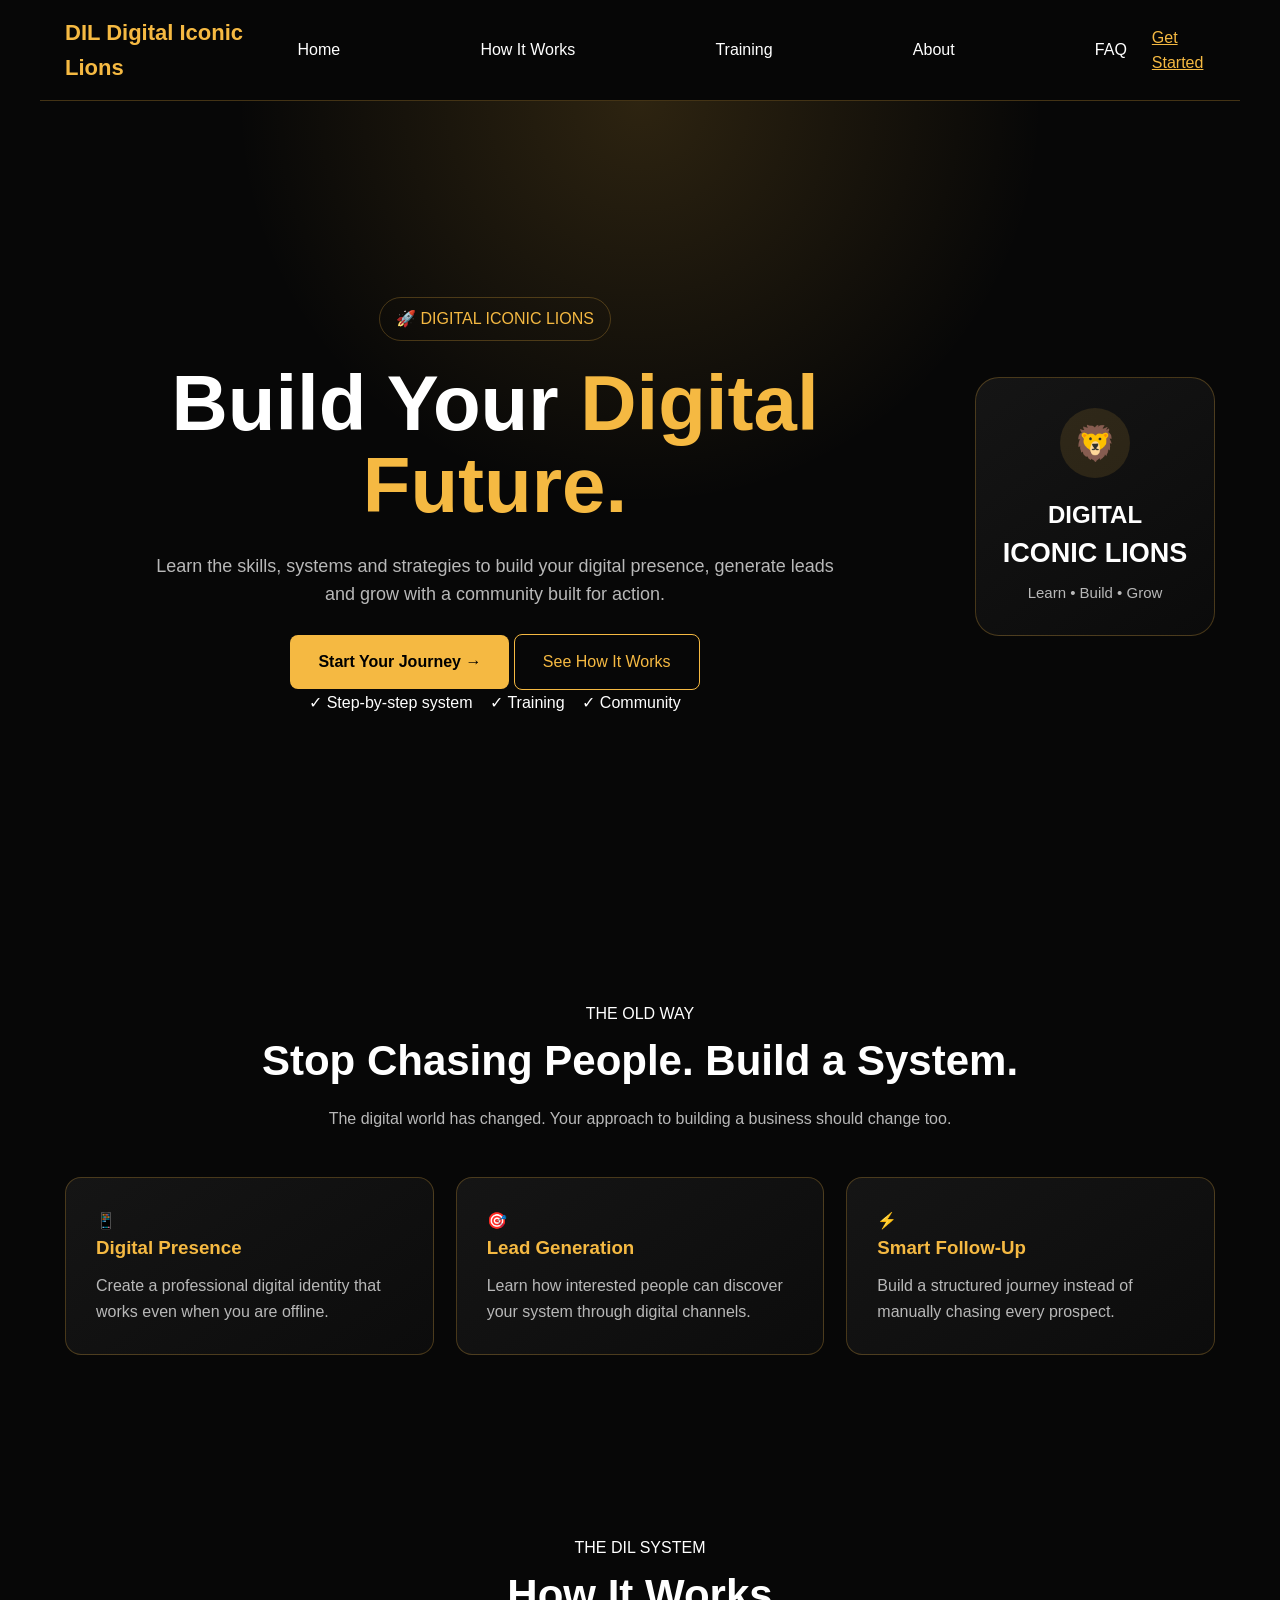
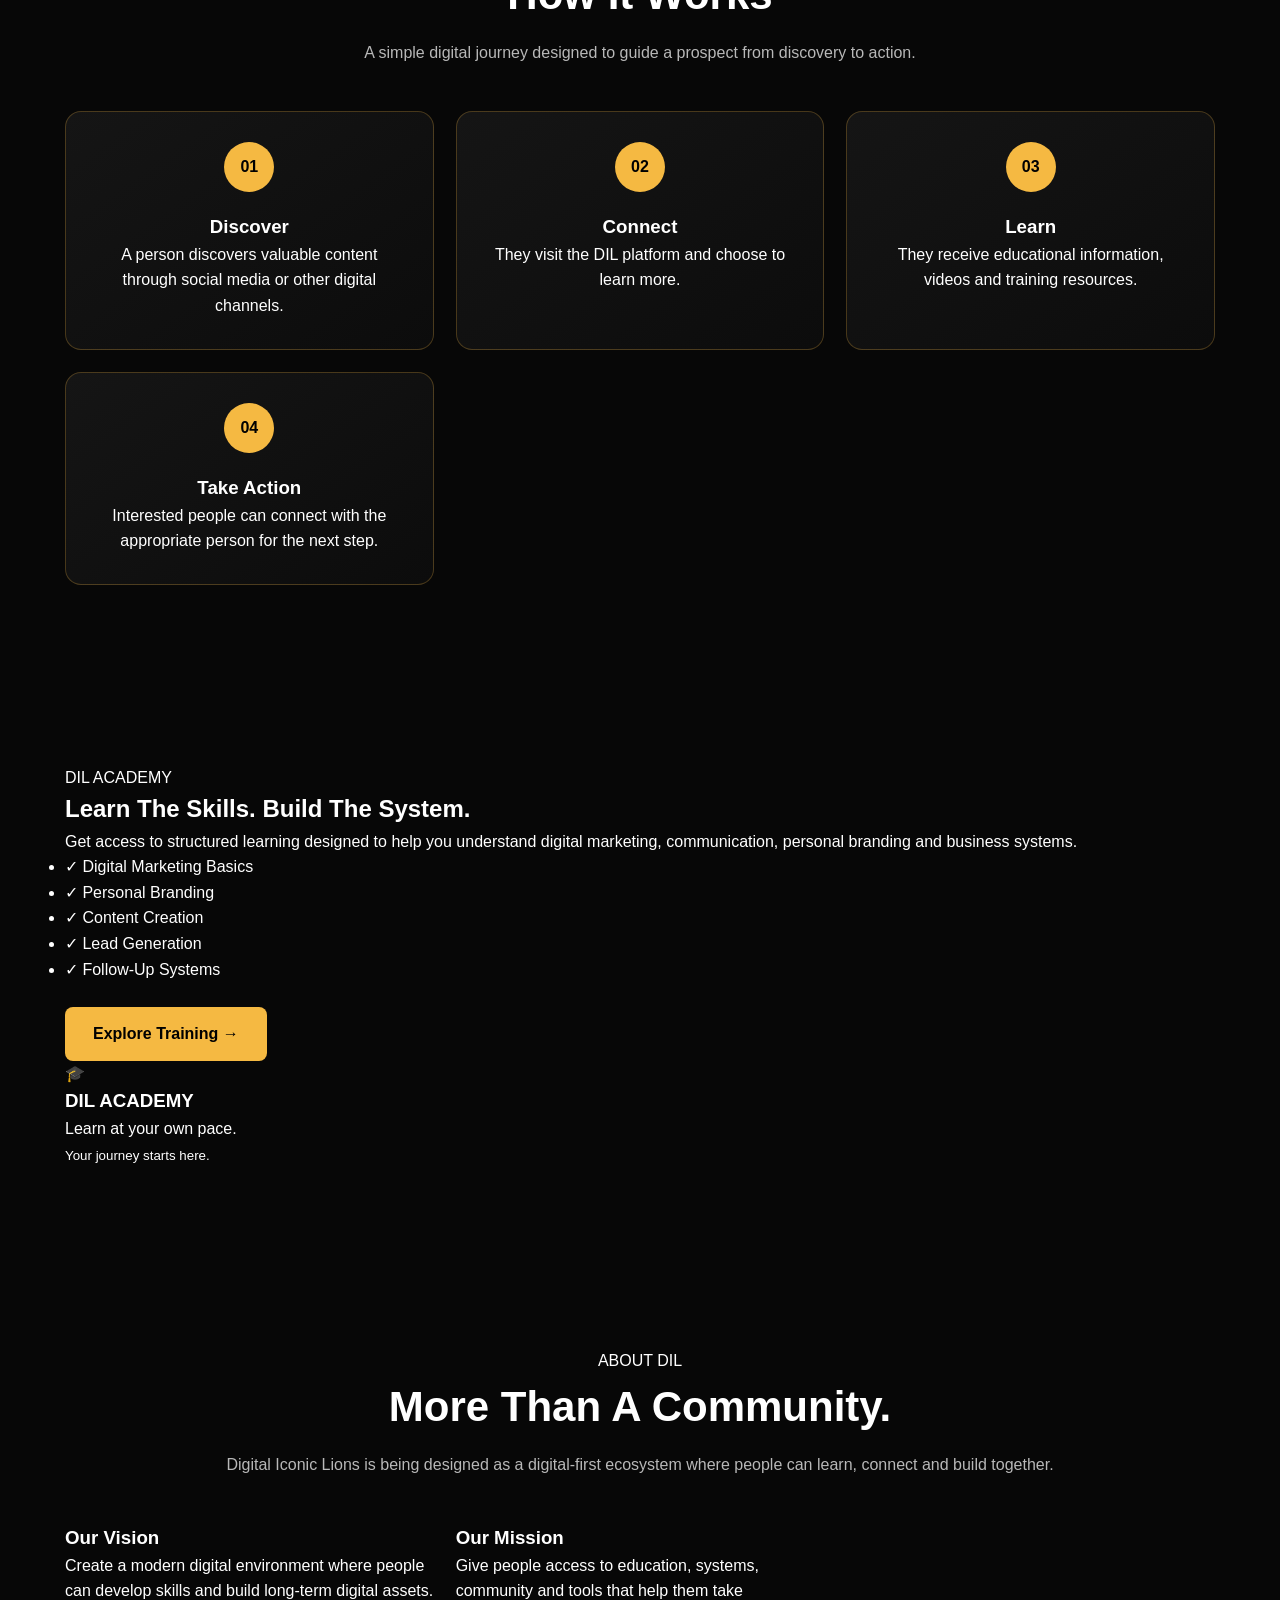
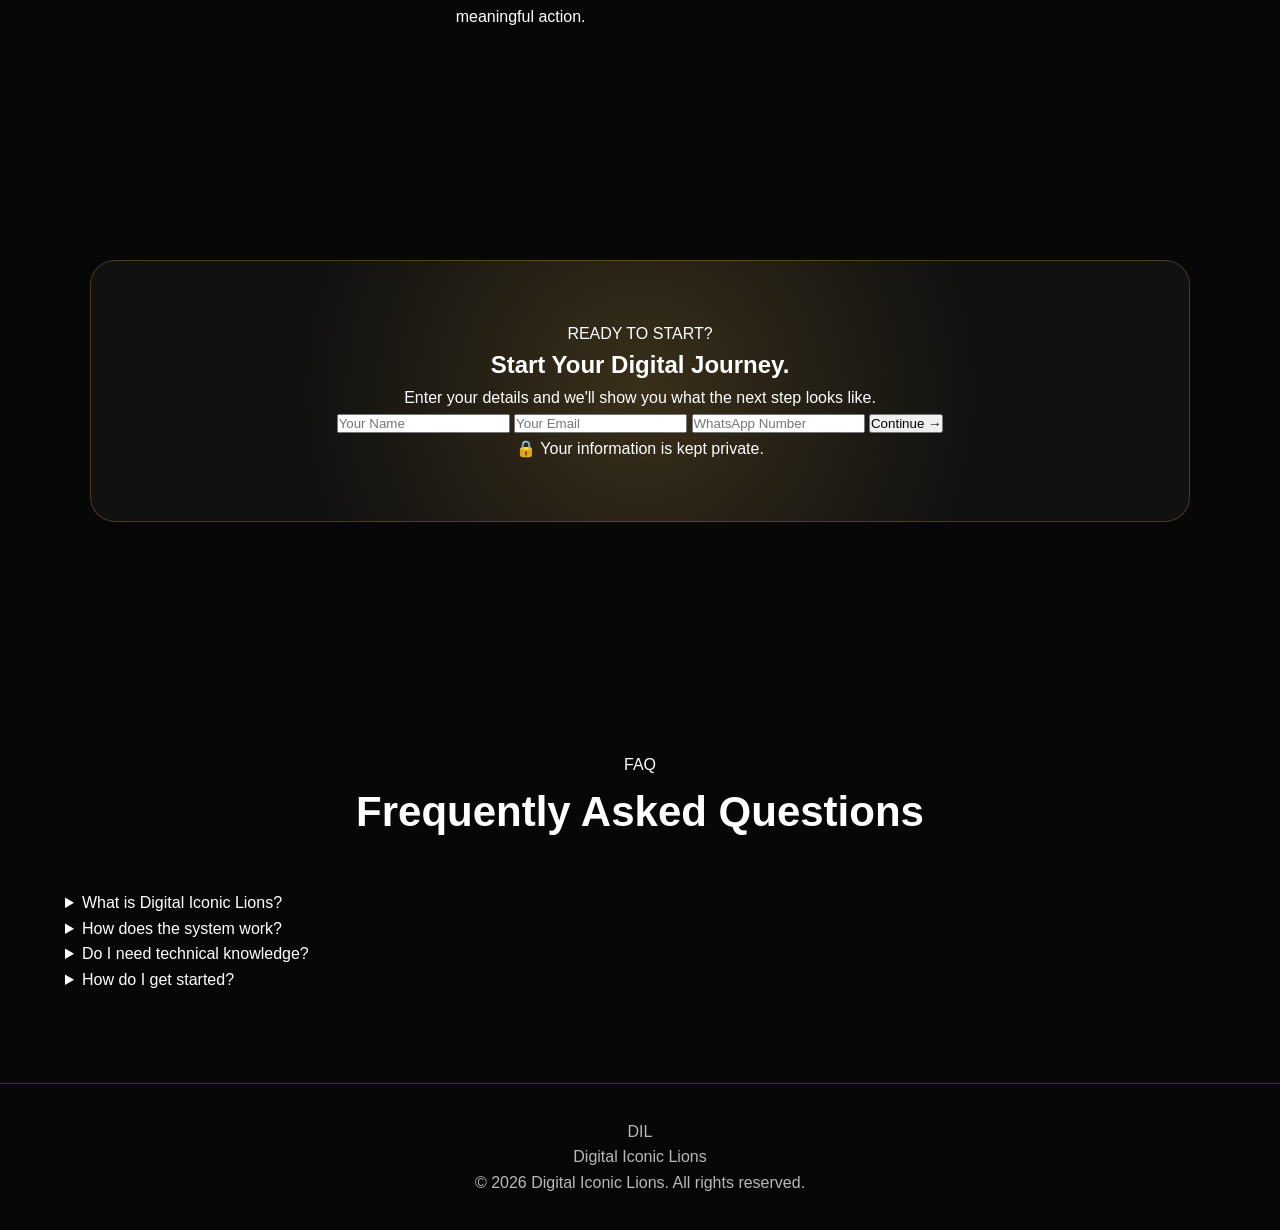
==== index.html @ ed1c0808 "Improve SEO metadata" ====
<!DOCTYPE html>
<html lang="en">
<head>
    <meta charset="UTF-8">
    <meta name="viewport" content="width=device-width, initial-scale=1.0">

    <title>DIL | Digital Iconic Lions</title>

    <meta name="description"
          content="Digital Iconic Lions - Build your digital journey with the right system, training and community.">
<link rel="canonical" href="https://digitaliconiclions.github.io/DIL-Website/">
    <link rel="stylesheet" href="style.css">
</head>

<body>

    <!-- =========================
         NAVIGATION
    ========================== -->

    <header class="navbar">

        <div class="logo">
            <span class="logo-icon">DIL</span>
            <span class="logo-text">Digital Iconic Lions</span>
        </div>

        <nav>
            <a href="#home">Home</a>
            <a href="#how-it-works">How It Works</a>
            <a href="#training">Training</a>
            <a href="#about">About</a>
            <a href="#faq">FAQ</a>
        </nav>

        <a href="#start" class="nav-button">
            Get Started
        </a>

    </header>


    <!-- =========================
         HERO SECTION
    ========================== -->

    <main>

        <section id="home" class="hero">

            <div class="hero-content">

                <div class="badge">
                    🚀 DIGITAL ICONIC LIONS
                </div>

                <h1>
                    Build Your
                    <span>Digital Future.</span>
                </h1>

                <p>
                    Learn the skills, systems and strategies to build your
    digital presence, generate leads and grow with a
    community built for action.
                </p>

                <div class="hero-buttons">

                    <a href="#start" class="primary-button">
                        Start Your Journey →
                    </a>

                    <a href="#how-it-works" class="secondary-button">
                        See How It Works
                    </a>

                </div>

                <div class="trust-text">
                    ✓ Step-by-step system
                    &nbsp;&nbsp;
                    ✓ Training
                    &nbsp;&nbsp;
                    ✓ Community
                </div>

            </div>


            <!-- Hero visual -->

            <div class="hero-card">

                <div class="card-glow"></div>

                <div class="lion-circle">
                    🦁
                </div>

                <h3>
                    DIGITAL
                </h3>

                <h2>
                    ICONIC LIONS
                </h2>

                <p>
                    Learn • Build • Grow
                </p>

            </div>

        </section>


        <!-- =========================
             PROBLEM SECTION
        ========================== -->

        <section class="problem-section">

            <div class="section-heading">

                <span class="small-heading">
                    THE OLD WAY
                </span>

                <h2>
                    Stop Chasing People.
                    <span>Build a System.</span>
                </h2>

                <p>
                    The digital world has changed.
                    Your approach to building a business should change too.
                </p>

            </div>


            <div class="problem-grid">

                <div class="info-card">
                    <div class="icon">📱</div>

                    <h3>
                        Digital Presence
                    </h3>

                    <p>
                        Create a professional digital identity
                        that works even when you are offline.
                    </p>
                </div>


                <div class="info-card">
                    <div class="icon">🎯</div>

                    <h3>
                        Lead Generation
                    </h3>

                    <p>
                        Learn how interested people can discover
                        your system through digital channels.
                    </p>
                </div>


                <div class="info-card">
                    <div class="icon">⚡</div>

                    <h3>
                        Smart Follow-Up
                    </h3>

                    <p>
                        Build a structured journey instead of
                        manually chasing every prospect.
                    </p>
                </div>

            </div>

        </section>


        <!-- =========================
             HOW IT WORKS
        ========================== -->

        <section id="how-it-works" class="how-section">

            <div class="section-heading">

                <span class="small-heading">
                    THE DIL SYSTEM
                </span>

                <h2>
                    How It
                    <span>Works</span>
                </h2>

                <p>
                    A simple digital journey designed to guide
                    a prospect from discovery to action.
                </p>

            </div>


            <div class="steps">

                <div class="step">

                    <div class="step-number">
                        01
                    </div>

                    <h3>
                        Discover
                    </h3>

                    <p>
                        A person discovers valuable content
                        through social media or other digital channels.
                    </p>

                </div>


                <div class="step">

                    <div class="step-number">
                        02
                    </div>

                    <h3>
                        Connect
                    </h3>

                    <p>
                        They visit the DIL platform and
                        choose to learn more.
                    </p>

                </div>


                <div class="step">

                    <div class="step-number">
                        03
                    </div>

                    <h3>
                        Learn
                    </h3>

                    <p>
                        They receive educational information,
                        videos and training resources.
                    </p>

                </div>


                <div class="step">

                    <div class="step-number">
                        04
                    </div>

                    <h3>
                        Take Action
                    </h3>

                    <p>
                        Interested people can connect with
                        the appropriate person for the next step.
                    </p>

                </div>

            </div>

        </section>


        <!-- =========================
             TRAINING
        ========================== -->

        <section id="training" class="training-section">

            <div class="training-content">

                <span class="small-heading">
                    DIL ACADEMY
                </span>

                <h2>
                    Learn The Skills.
                    <span>Build The System.</span>
                </h2>

                <p>
                    Get access to structured learning designed
                    to help you understand digital marketing,
                    communication, personal branding and business systems.
                </p>


                <ul>

                    <li>
                        ✓ Digital Marketing Basics
                    </li>

                    <li>
                        ✓ Personal Branding
                    </li>

                    <li>
                        ✓ Content Creation
                    </li>

                    <li>
                        ✓ Lead Generation
                    </li>

                    <li>
                        ✓ Follow-Up Systems
                    </li>

                </ul>


                <a href="#start" class="primary-button">
                    Explore Training →
                </a>

            </div>


            <div class="training-card">

                <div class="academy-icon">
                    🎓
                </div>

                <h3>
                    DIL ACADEMY
                </h3>

                <p>
                    Learn at your own pace.
                </p>

                <div class="progress">

                    <div class="progress-bar"></div>

                </div>

                <small>
                    Your journey starts here.
                </small>

            </div>

        </section>


        <!-- =========================
             ABOUT
        ========================== -->

        <section id="about" class="about-section">

            <div class="section-heading">

                <span class="small-heading">
                    ABOUT DIL
                </span>

                <h2>
                    More Than A
                    <span>Community.</span>
                </h2>

                <p>
                    Digital Iconic Lions is being designed as
                    a digital-first ecosystem where people can
                    learn, connect and build together.
                </p>

            </div>


            <div class="about-grid">

                <div>
                    <h3>
                        Our Vision
                    </h3>

                    <p>
                        Create a modern digital environment
                        where people can develop skills and
                        build long-term digital assets.
                    </p>
                </div>


                <div>
                    <h3>
                        Our Mission
                    </h3>

                    <p>
                        Give people access to education,
                        systems, community and tools that
                        help them take meaningful action.
                    </p>
                </div>

            </div>

        </section>


        <!-- =========================
             CTA / LEAD CAPTURE
        ========================== -->

        <section id="start" class="cta-section">

            <div class="cta-box">

                <span class="small-heading">
                    READY TO START?
                </span>

                <h2>
                    Start Your
                    <span>Digital Journey.</span>
                </h2>

                <p>
                    Enter your details and we'll show you
                    what the next step looks like.
                </p>


                <form id="leadForm">

                    <input
                        type="text"
                        id="name"
                        placeholder="Your Name"
                        required
                    >

                    <input
                        type="email"
                        id="email"
                        placeholder="Your Email"
                        required
                    >

                    <input
                        type="tel"
                        id="phone"
                        placeholder="WhatsApp Number"
                        required
                    >

                    <button type="submit">
                        Continue →
                    </button>

                </form>

                <p class="form-note">
                    🔒 Your information is kept private.
                </p>

                <div id="formMessage"></div>

            </div>

        </section>


        <!-- =========================
             FAQ
        ========================== -->

        <section id="faq" class="faq-section">

            <div class="section-heading">

                <span class="small-heading">
                    FAQ
                </span>

                <h2>
                    Frequently Asked
                    <span>Questions</span>
                </h2>

            </div>


            <div class="faq-list">

                <details>

                    <summary>
                        What is Digital Iconic Lions?
                    </summary>

                    <p>
                        DIL is a digital-first learning,
                        community and business-support ecosystem.
                    </p>

                </details>


                <details>

                    <summary>
                        How does the system work?
                    </summary>

                    <p>
                        The platform is designed around content,
                        lead capture, education and structured follow-up.
                    </p>

                </details>


                <details>

                    <summary>
                        Do I need technical knowledge?
                    </summary>

                    <p>
                        No. The goal is to make the system simple
                        enough for beginners to understand.
                    </p>

                </details>


                <details>

                    <summary>
                        How do I get started?
                    </summary>

                    <p>
                        Submit your details above and follow
                        the next available step.
                    </p>

                </details>

            </div>

        </section>

    </main>


    <!-- =========================
         FOOTER
    ========================== -->

    <footer>

        <div class="footer-logo">
            DIL
        </div>

        <p>
            Digital Iconic Lions
        </p>

        <p class="copyright">
            © 2026 Digital Iconic Lions. All rights reserved.
        </p>

    </footer>



<script>
document.getElementById("leadForm").addEventListener("submit", function(e) {
    e.preventDefault();

    const name = document.querySelector('#leadForm input[placeholder="Your Name"]').value;
    const email = document.querySelector('#leadForm input[placeholder="Your Email"]').value;
    const whatsapp = document.querySelector('#leadForm input[placeholder="WhatsApp Number"]').value;

    const message =
        "Hello DIL!%0A%0A" +
        "New Lead:%0A" +
        "Name: " + encodeURIComponent(name) + "%0A" +
        "Email: " + encodeURIComponent(email) + "%0A" +
        "WhatsApp: " + encodeURIComponent(whatsapp);

    const YOUR_WHATSAPP_NUMBER = "918957605545";

    window.open(
        "https://wa.me/" + YOUR_WHATSAPP_NUMBER + "?text=" + message,
        "_blank"
    );
});
</script>
</body>
</html>
---- style.css ----
:root {
    --bg: #070707;
    --card: #111111;
    --gold: #f5b942;
    --gold-light: #ffd76a;
    --white: #ffffff;
    --muted: #b8b8b8;
    --border: rgba(245, 185, 66, 0.25);
}

* {
    margin: 0;
    padding: 0;
    box-sizing: border-box;
}

html {
    scroll-behavior: smooth;
}

body {
    font-family: Arial, Helvetica, sans-serif;
    background: var(--bg);
    color: var(--white);
    line-height: 1.6;
}

/* NAVBAR */

header {
    position: sticky;
    top: 0;
    z-index: 1000;
    background: rgba(7, 7, 7, 0.96);
    border-bottom: 1px solid var(--border);
    backdrop-filter: blur(12px);
}

nav,
.navbar {
    width: 100%;
    max-width: 1200px;
    margin: auto;
    padding: 15px 25px;
    display: flex;
    align-items: center;
    justify-content: space-between;
}

.logo {
    color: var(--gold);
    font-size: 22px;
    font-weight: 800;
}

.logo-text {
    color: var(--gold);
}

nav a,
.nav-links a {
    color: var(--white);
    text-decoration: none;
    margin-left: 20px;
    transition: 0.3s;
}

nav a:hover,
.nav-links a:hover {
    color: var(--gold);
}

/* IMPORTANT: normal links/buttons */

a {
    color: var(--gold);
}

.btn,
.primary-button {
    display: inline-block;
    padding: 14px 28px;
    margin-top: 25px;
    border-radius: 8px;
    background: var(--gold);
    color: #000 !important;
    text-decoration: none;
    font-weight: 700;
    border: none;
}

.secondary-button {
    display: inline-block;
    padding: 14px 28px;
    margin-top: 25px;
    border: 1px solid var(--gold);
    border-radius: 8px;
    color: var(--gold) !important;
    text-decoration: none;
}

/* HERO */

.hero {
    min-height: 90vh;
    display: flex;
    align-items: center;
    justify-content: center;
    padding: 80px 25px;
    text-align: center;
    background:
        radial-gradient(circle at top, rgba(245,185,66,0.16), transparent 40%),
        var(--bg);
}

.hero-content {
    width: 100%;
    max-width: 850px;
    margin: auto;
}

.badge {
    display: inline-block;
    padding: 8px 16px;
    border: 1px solid var(--border);
    border-radius: 50px;
    color: var(--gold);
    margin-bottom: 22px;
}

.hero h1 {
    font-size: clamp(42px, 7vw, 78px);
    line-height: 1.05;
    margin-bottom: 25px;
}

.hero h1 span {
    color: var(--gold);
}

.hero p {
    max-width: 700px;
    margin: auto;
    color: var(--muted);
    font-size: 18px;
}

/* SECTIONS */

section {
    width: 100%;
    max-width: 1200px;
    margin: auto;
    padding: 90px 25px;
}

.section-title,
.section-heading {
    text-align: center;
    margin-bottom: 45px;
}

.section-title h2,
.section-heading h2 {
    font-size: 42px;
    margin-bottom: 12px;
}

.section-title p,
.section-heading p {
    color: var(--muted);
}

/* CARDS */

.cards,
.problem-grid,
.steps,
.about-grid {
    display: grid;
    grid-template-columns: repeat(3, 1fr);
    gap: 22px;
}

.card,
.info-card,
.step {
    background: linear-gradient(145deg, #151515, #0c0c0c);
    border: 1px solid var(--border);
    border-radius: 16px;
    padding: 30px;
}

.card h3,
.info-card h3 {
    color: var(--gold);
    margin-bottom: 10px;
}

.card p,
.info-card p {
    color: var(--muted);
}

/* STEP NUMBER */

.step {
    text-align: center;
}

.step-number {
    width: 50px;
    height: 50px;
    margin: 0 auto 20px;
    border-radius: 50%;
    display: flex;
    align-items: center;
    justify-content: center;
    background: var(--gold);
    color: #000;
    font-weight: 900;
}

/* CTA */

.cta,
.cta-box {
    max-width: 1100px;
    margin: 50px auto;
    padding: 60px 25px;
    text-align: center;
    border-radius: 25px;
    background:
        radial-gradient(circle, rgba(245,185,66,0.18), transparent 60%),
        #111;
    border: 1px solid var(--border);
}

/* FOOTER */

footer {
    border-top: 1px solid var(--border);
    text-align: center;
    padding: 35px 20px;
    color: var(--muted);
}

footer strong {
    color: var(--gold);
}

/* MOBILE */

@media (max-width: 700px) {

    header {
        position: sticky;
    }

    nav,
    .navbar {
        padding: 14px 16px;
        flex-direction: column;
        gap: 14px;
    }

    .logo,
    .logo-text {
        font-size: 20px;
        text-align: center;
    }

    .nav-links {
        width: 100%;
        display: flex;
        justify-content: center;
        flex-wrap: wrap;
        gap: 12px 18px;
    }

    nav a,
    .nav-links a {
        margin: 0;
        font-size: 14px;
    }

    .hero {
        min-height: auto;
        padding: 65px 20px;
    }

    .hero h1 {
        font-size: clamp(40px, 12vw, 58px);
    }

    .hero p {
        font-size: 16px;
    }

    section {
        padding: 60px 20px;
    }

    .section-title h2,
    .section-heading h2 {
        font-size: 32px;
    }

    .cards,
    .problem-grid,
    .steps,
    .about-grid {
        grid-template-columns: 1fr;
    }

    .card,
    .info-card,
    .step {
        padding: 28px 22px;
    }

    .hero-buttons {
        display: flex;
        flex-direction: column;
        align-items: center;
        gap: 12px;
    }

    .hero-buttons a,
    .hero .btn,
    .primary-button,
    .secondary-button {
        width: 100%;
        max-width: 330px;
        margin: 0;
        text-align: center;
    }

    .cta,
    .cta-box {
        width: calc(100% - 20px);
        padding: 45px 20px;
        margin: 30px auto;
    }
}
/* =========================
   HERO VISUAL / LION CARD
========================= */

.hero {
    gap: 50px;
}

.hero-card {
    width: 240px;
    min-width: 240px;
    padding: 30px 20px;
    text-align: center;
    border: 1px solid var(--border);
    border-radius: 24px;
    background: linear-gradient(145deg, #151515, #0b0b0b);
    position: relative;
    overflow: hidden;
}

.lion-circle {
    width: 70px;
    height: 70px;
    margin: 0 auto 18px;
    border-radius: 50%;
    display: flex;
    align-items: center;
    justify-content: center;
    background: rgba(245, 185, 66, 0.12);
    font-size: 34px;
}

.hero-card h3 {
    color: var(--white);
    font-size: 24px;
    margin-bottom: 5px;
}

.hero-card h2 {
    color: var(--white);
    font-size: 27px;
    line-height: 1.1;
    margin-bottom: 12px;
}

.hero-card p {
    color: var(--muted);
    font-size: 15px;
}

/* MOBILE HERO CARD */

@media (max-width: 700px) {

    .hero {
        flex-direction: column;
        gap: 35px;
    }

    .hero-content {
        max-width: 100%;
    }

    .hero-card {
        width: 100%;
        max-width: 300px;
        min-width: 0;
        margin: 0 auto;
        padding: 25px 20px;
    }

    .hero-card h3 {
        font-size: 20px;
    }

    .hero-card h2 {
        font-size: 25px;
    }

}
/* MOBILE HERO CARD FIX */

@media (max-width: 700px) {

    .hero {
        flex-direction: column;
        align-items: center;
    }

    .hero-content {
        width: 100%;
        order: 1;
    }

    .hero-card {
        position: static !important;
        top: auto !important;
        right: auto !important;
        left: auto !important;
        bottom: auto !important;
        transform: none !important;

        width: 100%;
        max-width: 330px;
        margin: 40px auto 0;

        order: 2;
        flex-shrink: 0;
    }

}
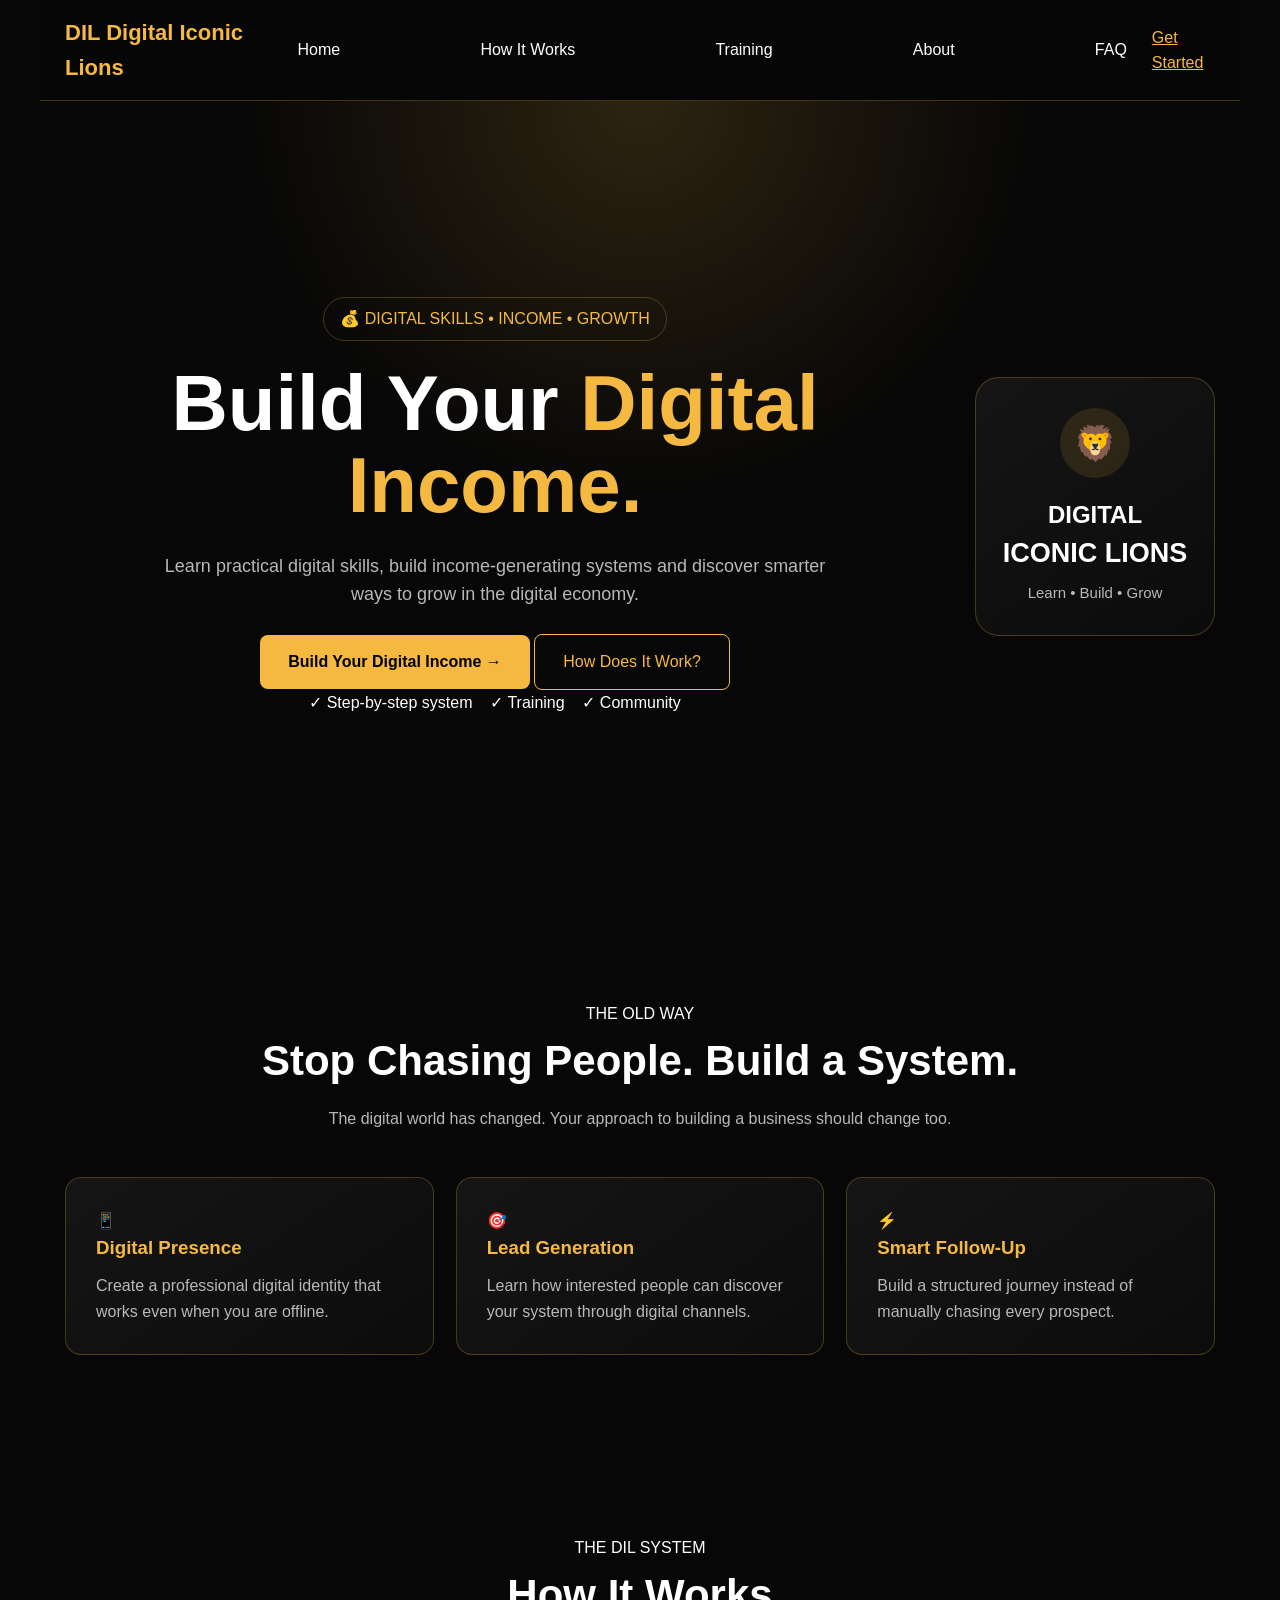
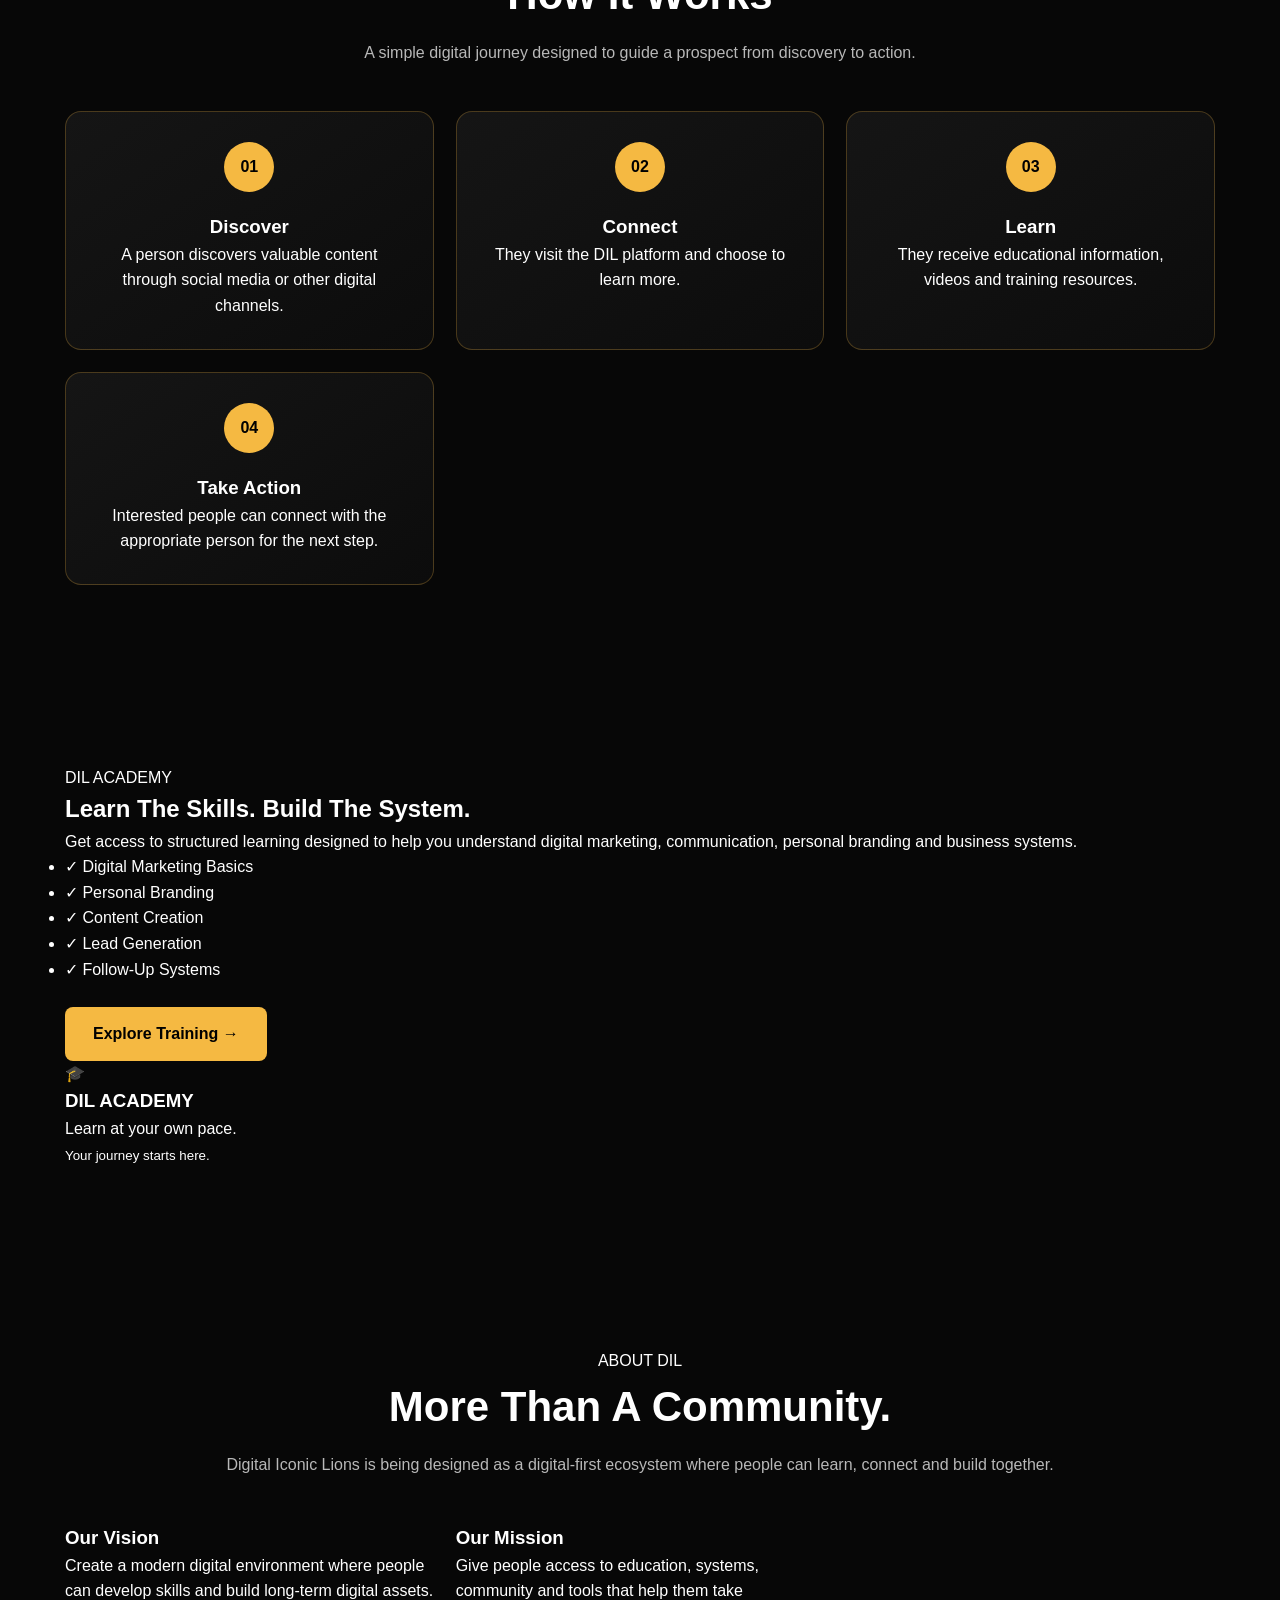
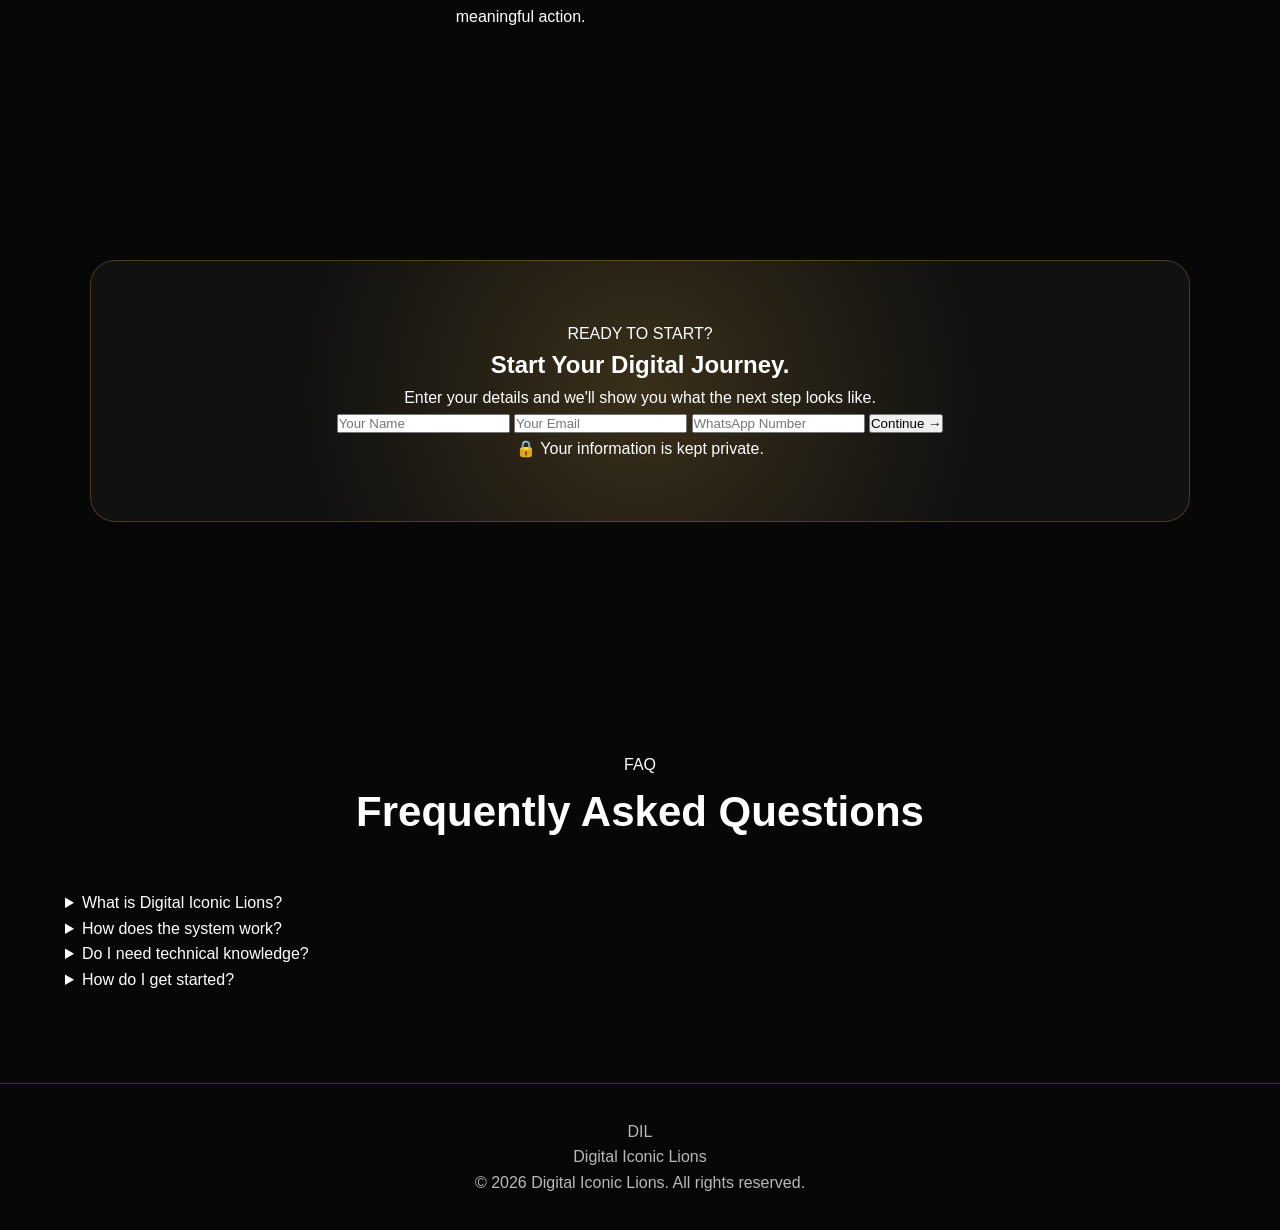
==== commit 97f4efe7: "Update DIL homepage messaging" ====
--- a/index.html
+++ b/index.html
@@ -9,6 +9,11 @@
     <meta name="description"
           content="Digital Iconic Lions - Build your digital journey with the right system, training and community.">
 <link rel="canonical" href="https://digitaliconiclions.github.io/DIL-Website/">
+<meta property="og:title" content="DIL | Digital Iconic Lions">
+<meta property="og:description" content="Build your digital presence, generate leads and grow with Digital Iconic Lions.">
+<meta property="og:url" content="https://digitaliconiclions.github.io/DIL-Website/">
+<meta property="og:type" content="website">
+<meta name="robots" content="index, follow">
     <link rel="stylesheet" href="style.css">
 </head>
 
@@ -51,28 +56,28 @@
             <div class="hero-content">
 
                 <div class="badge">
-                    🚀 DIGITAL ICONIC LIONS
+                    💰 DIGITAL SKILLS • INCOME • GROWTH
                 </div>
 
                 <h1>
                     Build Your
-                    <span>Digital Future.</span>
+                    <span>Digital Income.</span>
                 </h1>
 
                 <p>
-                    Learn the skills, systems and strategies to build your
-    digital presence, generate leads and grow with a
-    community built for action.
+                    Learn practical digital skills, build income-generating systems
+                     and discover smarter ways to grow in the digital economy.
+
                 </p>
 
                 <div class="hero-buttons">
 
                     <a href="#start" class="primary-button">
-                        Start Your Journey →
+                        Build Your Digital Income →
                     </a>
 
                     <a href="#how-it-works" class="secondary-button">
-                        See How It Works
+                        How Does It Work?
                     </a>
 
                 </div>
@@ -626,6 +631,7 @@
     );
 });
 </script>
+<script src="script.js"></script>
 </body>
 </html>
 
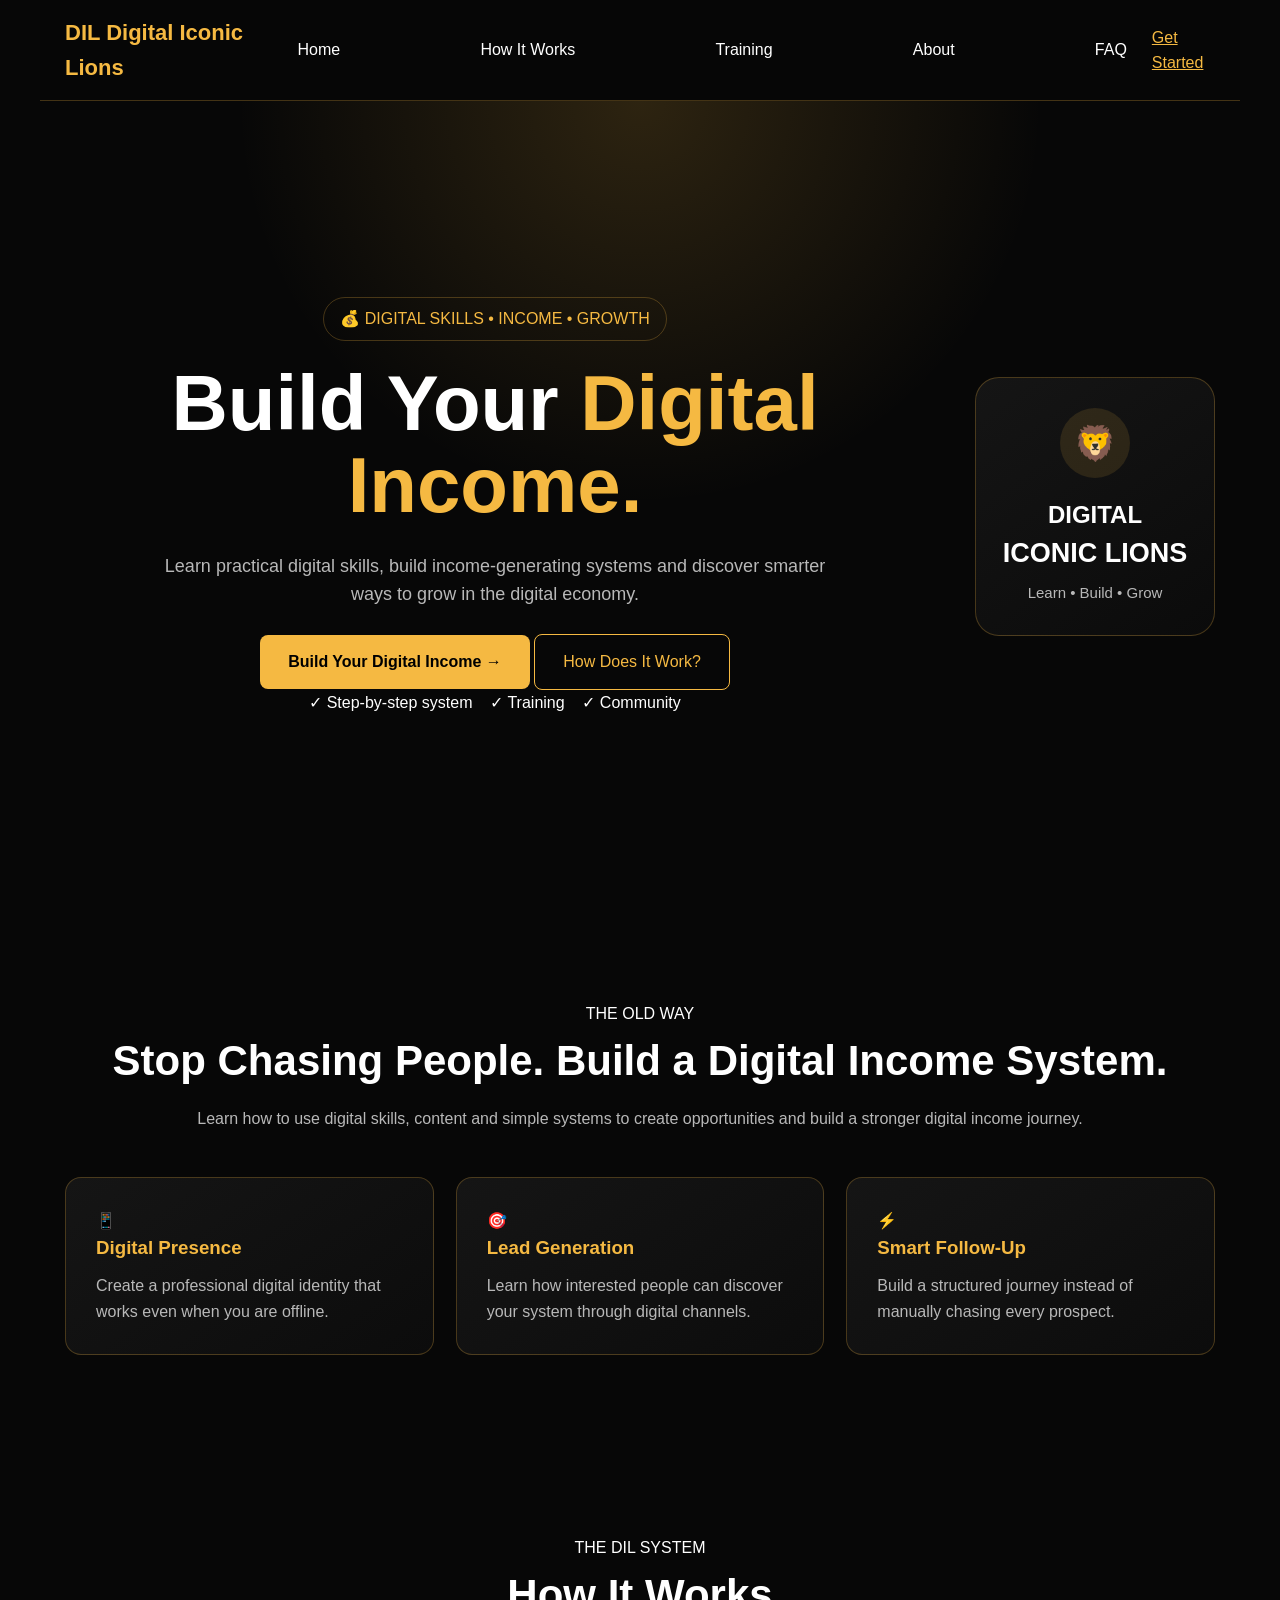
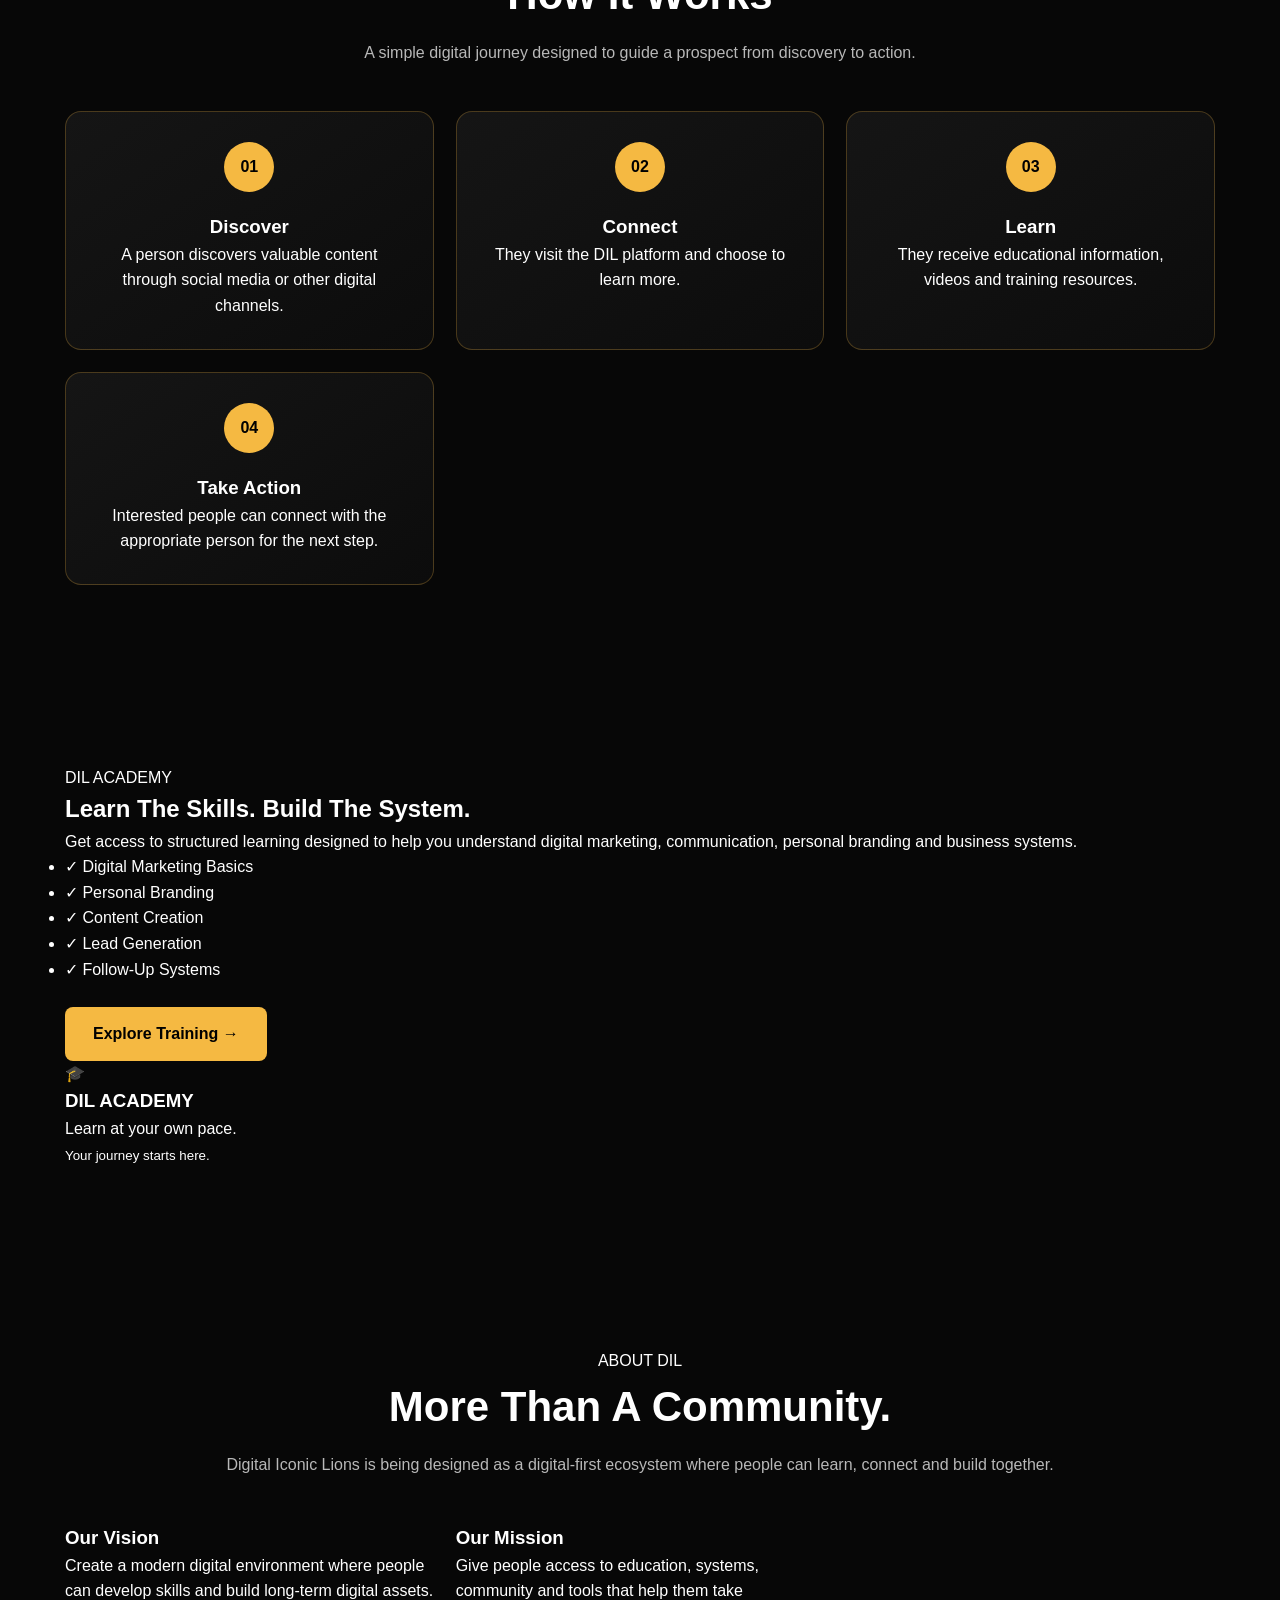
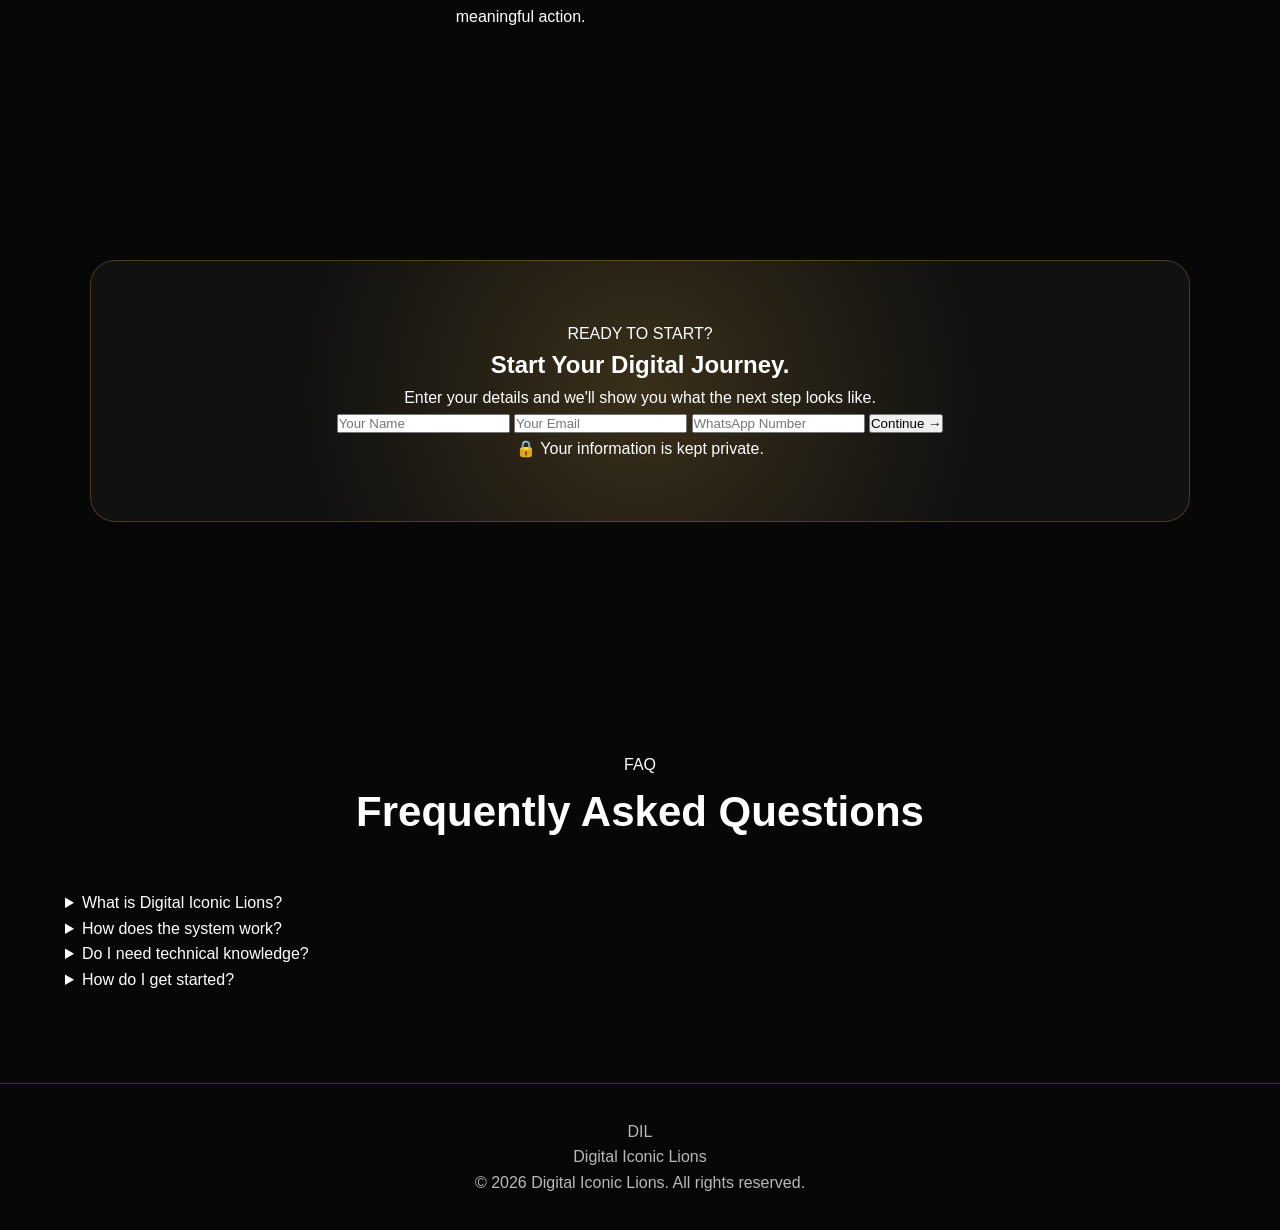
==== commit 37cfe539: "Improve income system section" ====
--- a/index.html
+++ b/index.html
@@ -134,12 +134,14 @@
 
                 <h2>
                     Stop Chasing People.
-                    <span>Build a System.</span>
+                    <span>Build a Digital Income System.</span>
                 </h2>
 
                 <p>
-                    The digital world has changed.
-                    Your approach to building a business should change too.
+                    Learn how to use digital skills,
+                    content and simple systems
+                    to create opportunities and build a
+                    stronger digital income journey.
                 </p>
 
             </div>
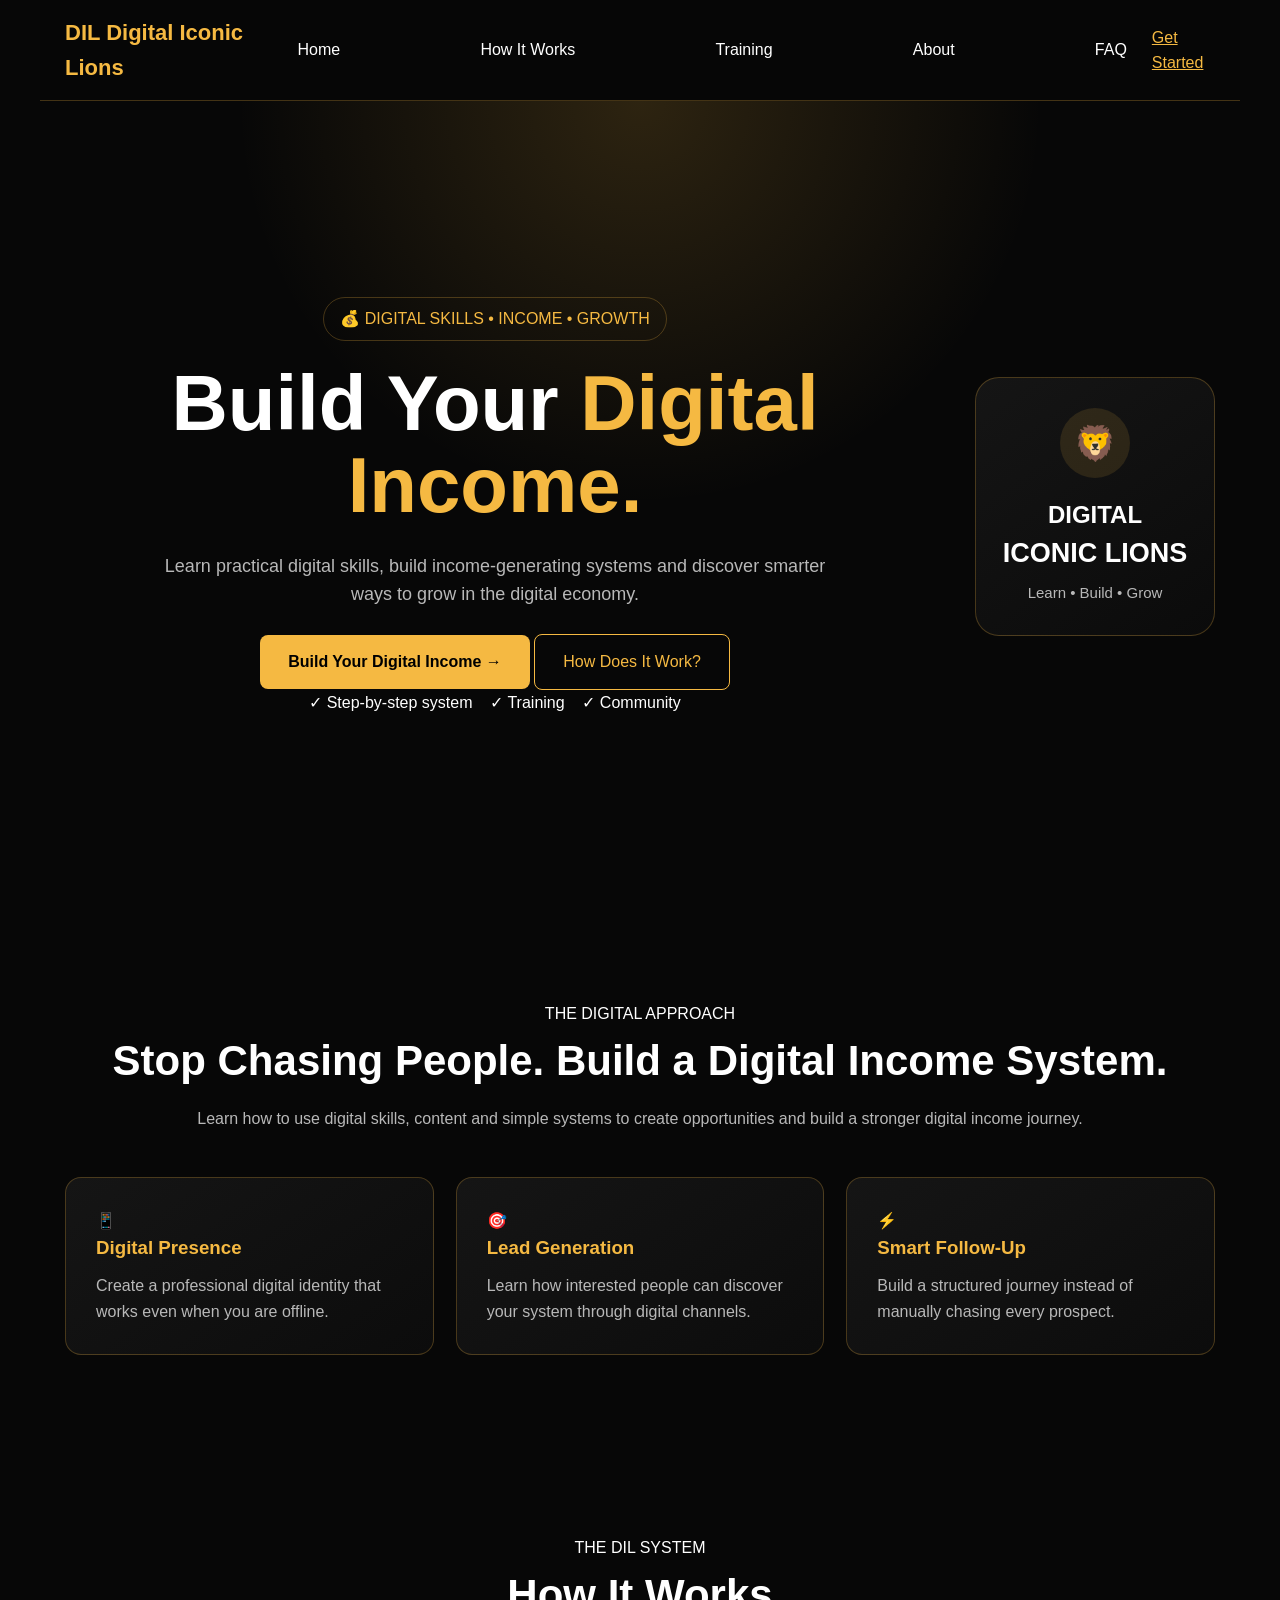
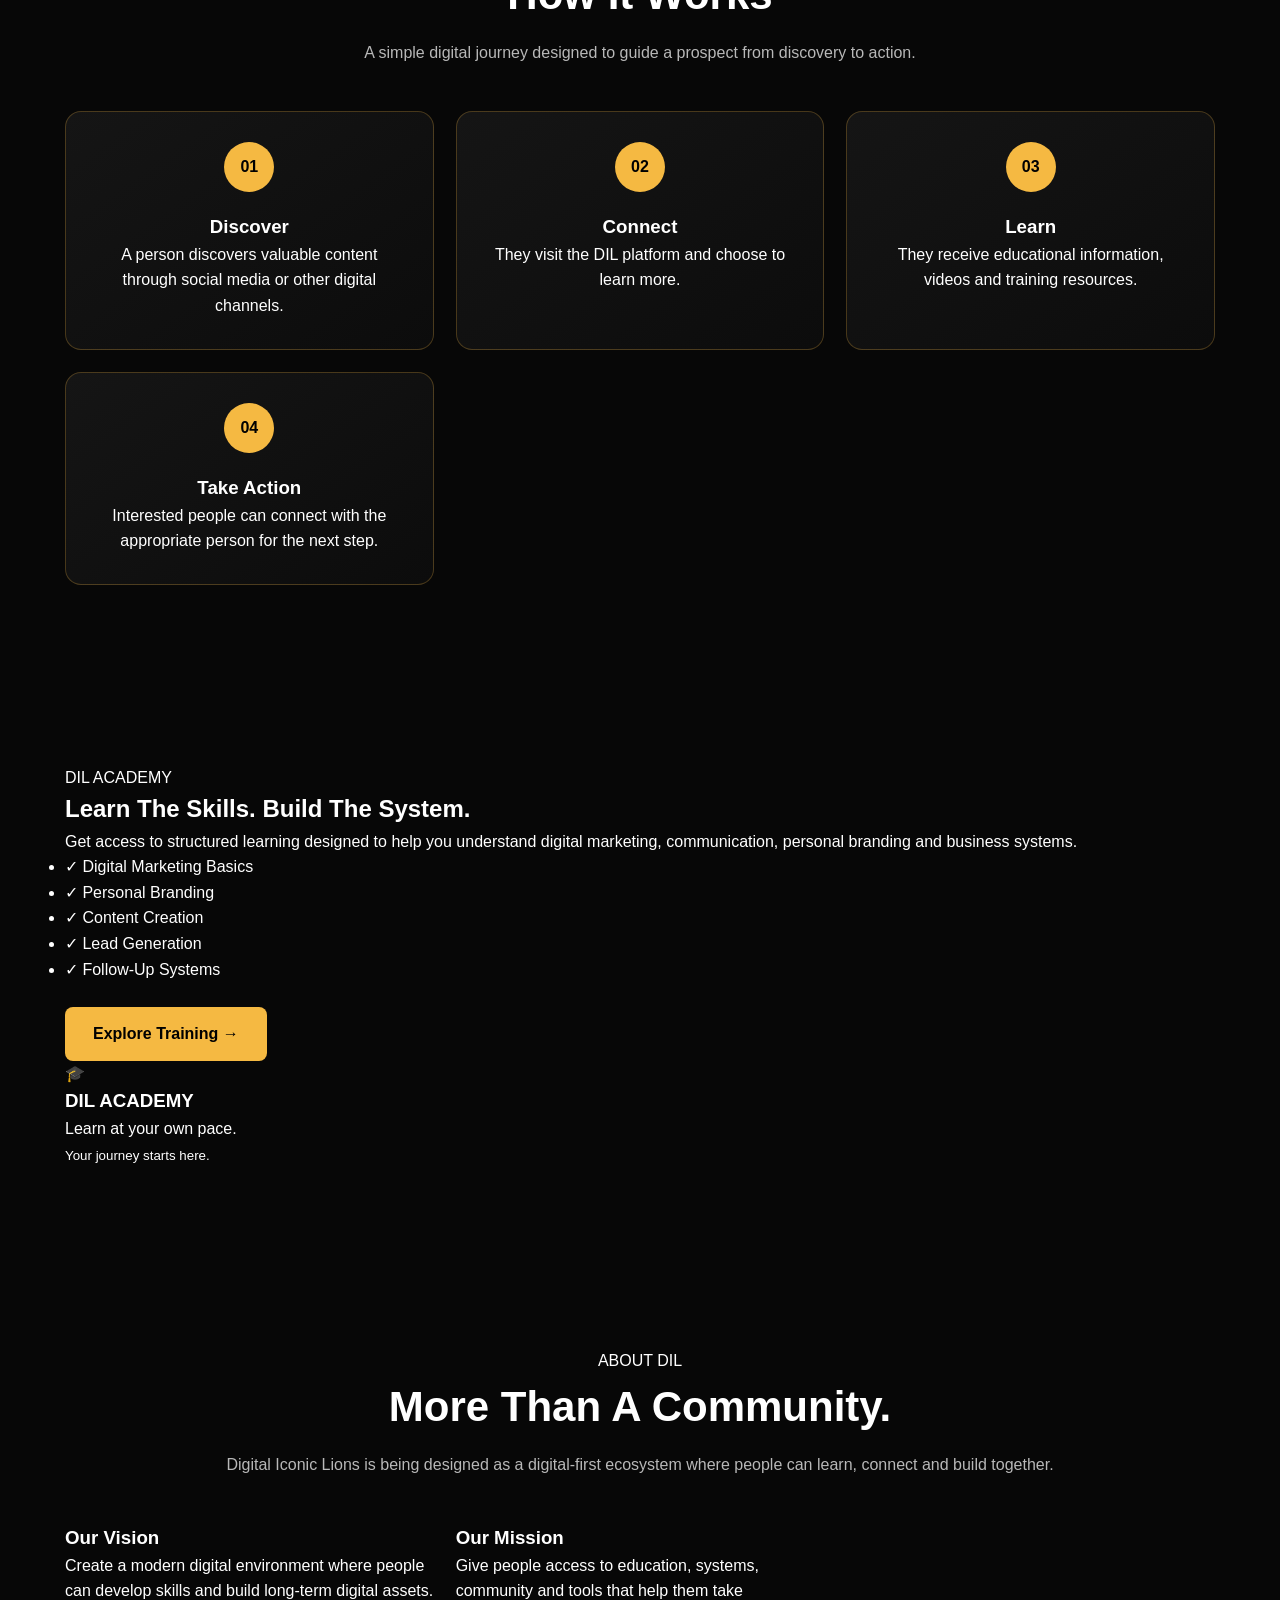
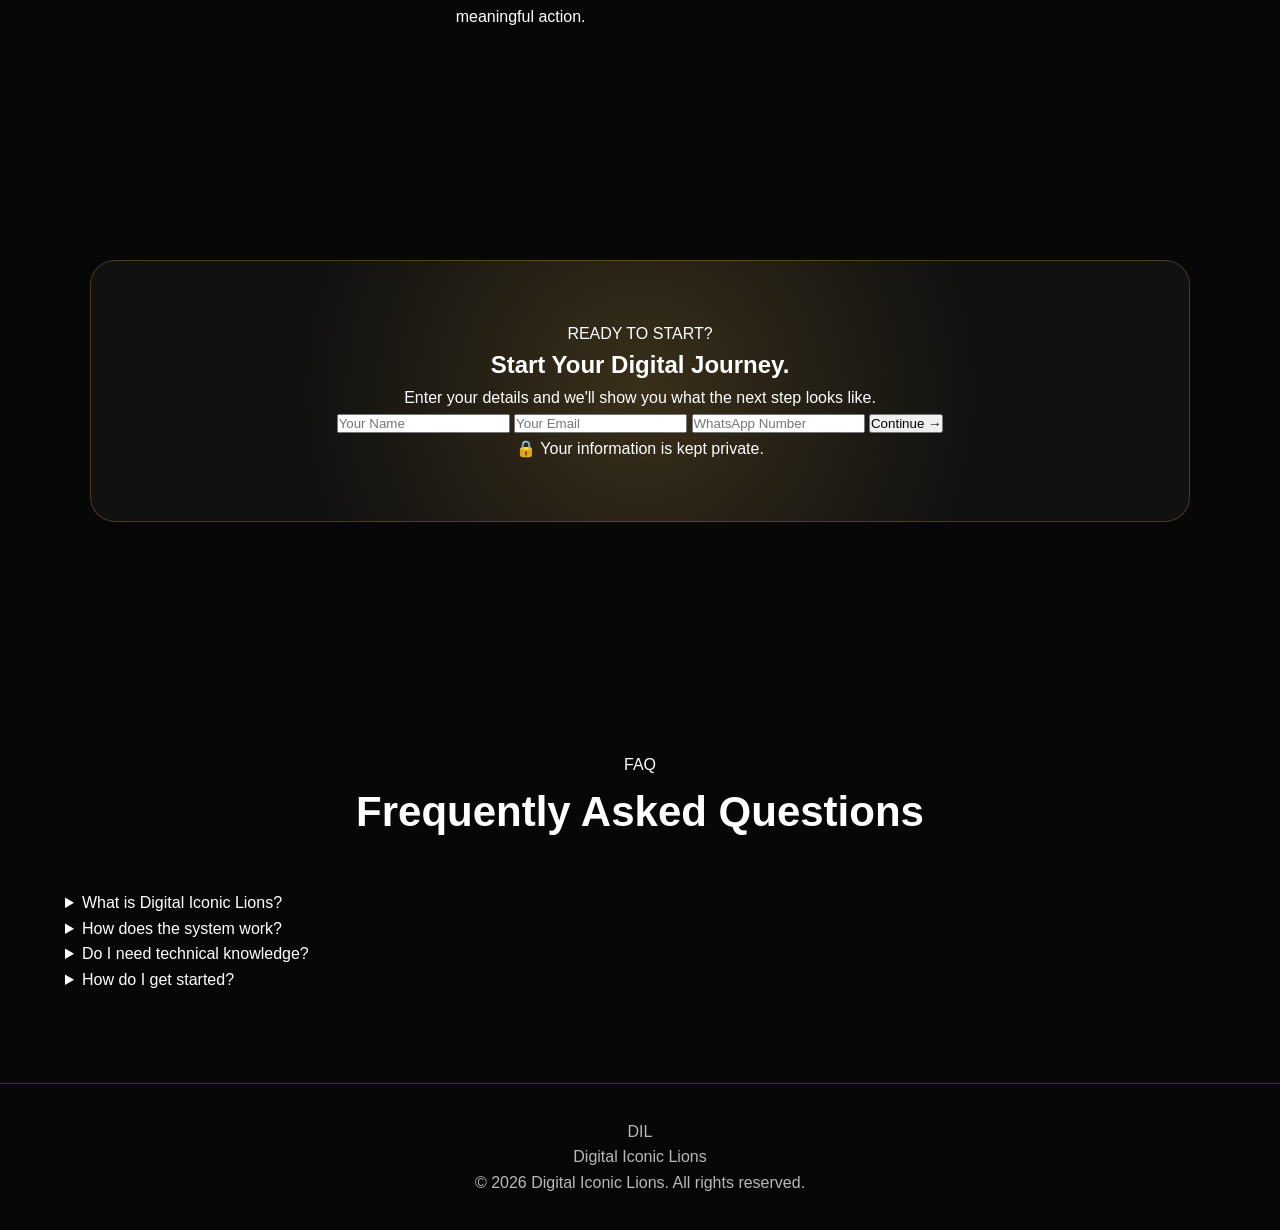
==== commit 6ac3195a: "Update digital approach heading" ====
--- a/index.html
+++ b/index.html
@@ -129,7 +129,7 @@
             <div class="section-heading">
 
                 <span class="small-heading">
-                    THE OLD WAY
+                    THE DIGITAL APPROACH
                 </span>
 
                 <h2>
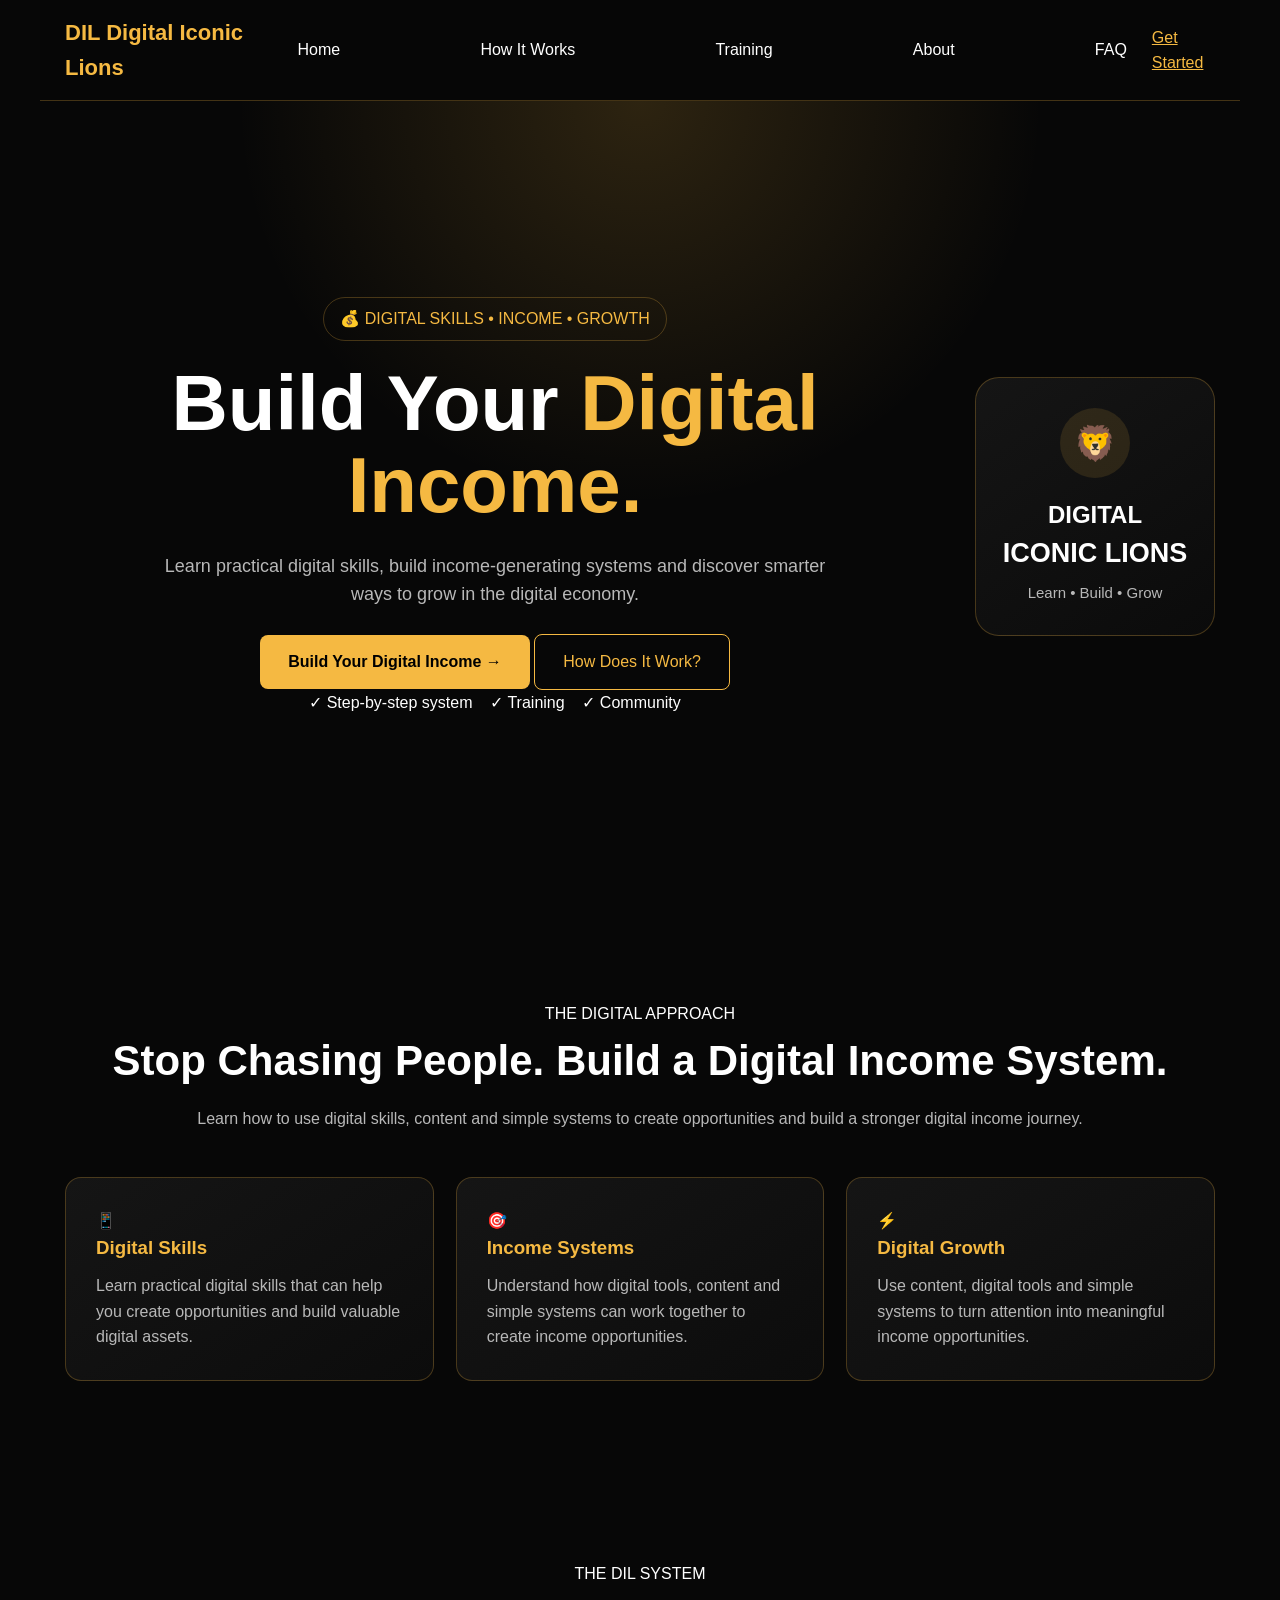
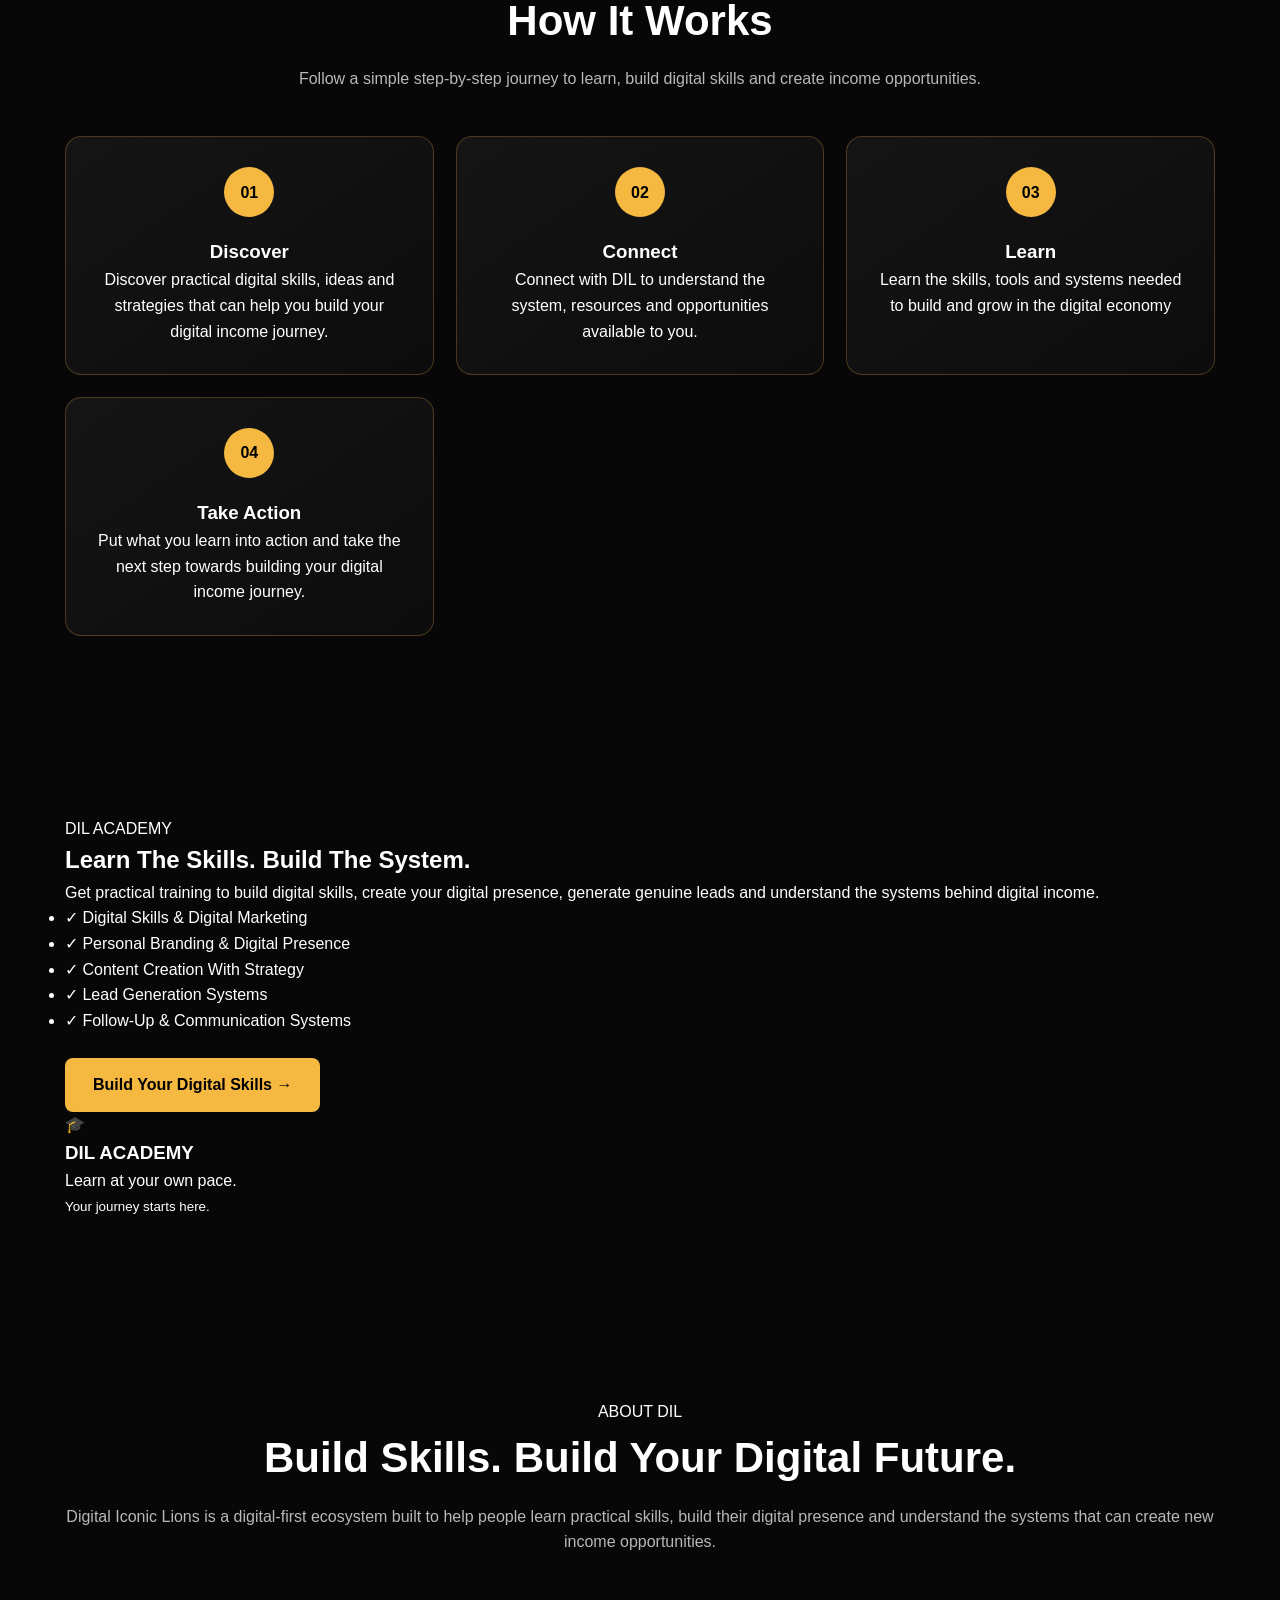
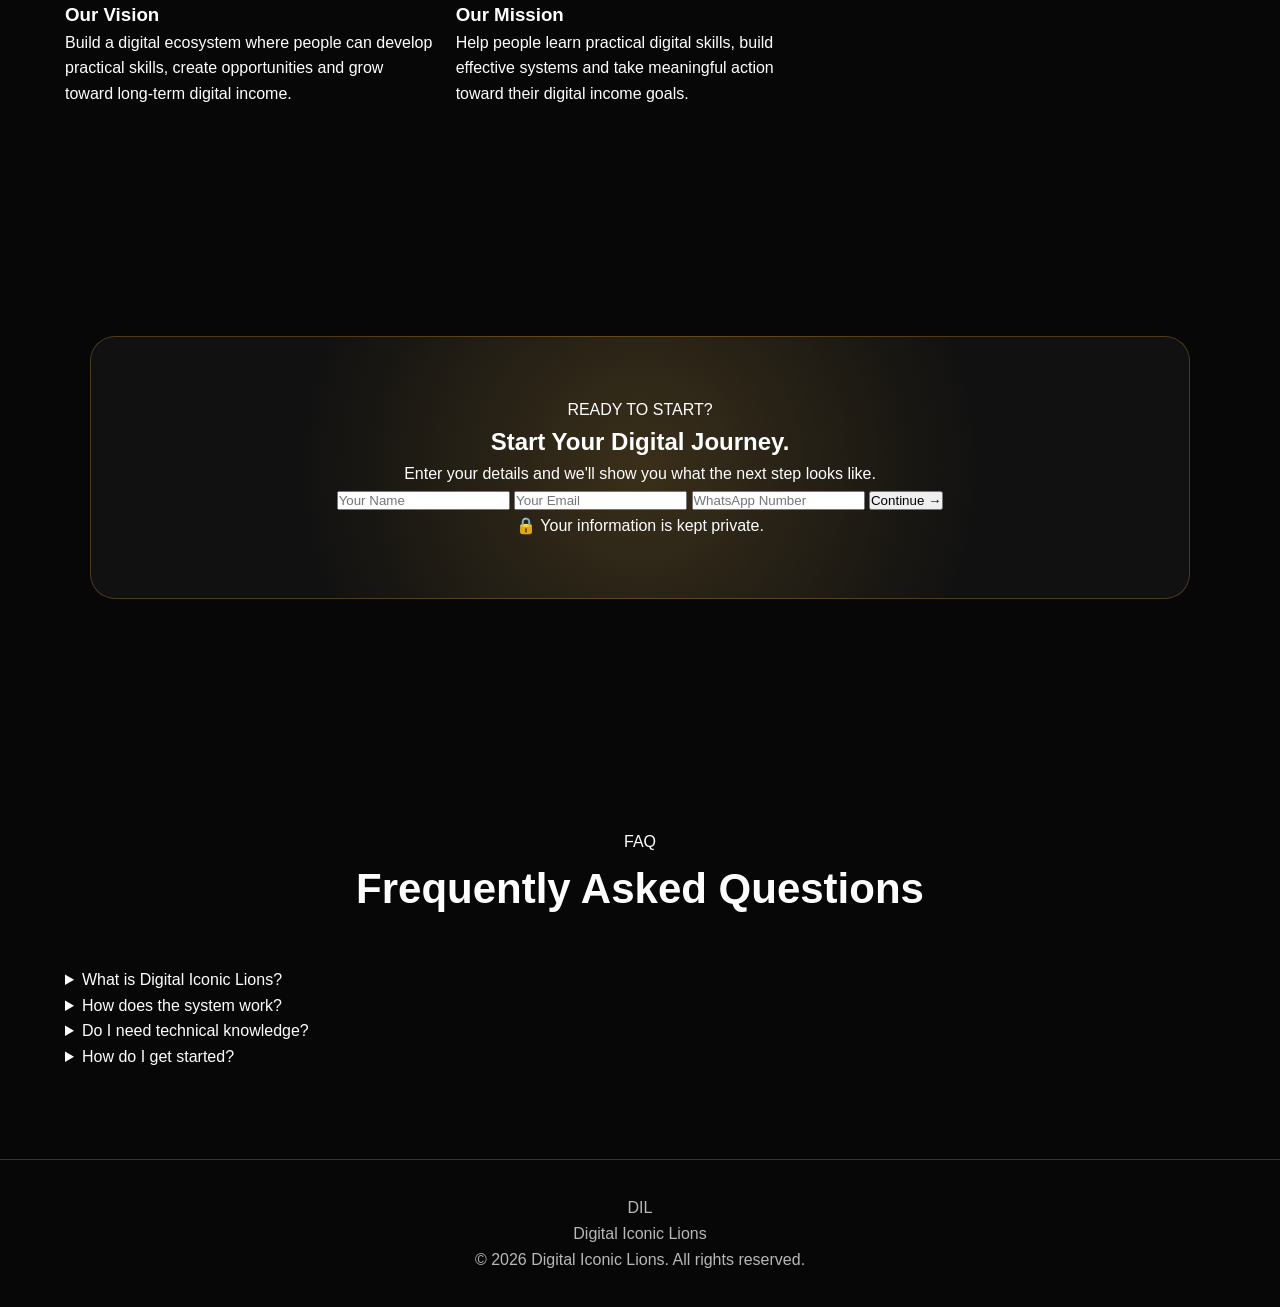
==== commit b9caea44: "Update DIL positioning and website content" ====
--- a/index.html
+++ b/index.html
@@ -153,12 +153,13 @@
                     <div class="icon">📱</div>
 
                     <h3>
-                        Digital Presence
-                    </h3>
-
-                    <p>
-                        Create a professional digital identity
-                        that works even when you are offline.
+                        Digital Skills
+                    </h3>
+
+                    <p>
+                 Learn practical digital skills that can help you create
+opportunities and build valuable digital assets.
+                        
                     </p>
                 </div>
 
@@ -167,12 +168,13 @@
                     <div class="icon">🎯</div>
 
                     <h3>
-                        Lead Generation
-                    </h3>
-
-                    <p>
-                        Learn how interested people can discover
-                        your system through digital channels.
+                        Income Systems
+                    </h3>
+
+                    <p>
+                       Understand how digital tools, content and simple systems
+    can work together to create income opportunities.
+                    
                     </p>
                 </div>
 
@@ -181,12 +183,13 @@
                     <div class="icon">⚡</div>
 
                     <h3>
-                        Smart Follow-Up
-                    </h3>
-
-                    <p>
-                        Build a structured journey instead of
-                        manually chasing every prospect.
+                        Digital Growth 
+                    </h3>
+
+                    <p>
+                        Use content, digital tools and simple systems
+    to turn attention into meaningful income opportunities.
+                        
                     </p>
                 </div>
 
@@ -213,8 +216,9 @@
                 </h2>
 
                 <p>
-                    A simple digital journey designed to guide
-                    a prospect from discovery to action.
+                   Follow a simple step-by-step journey to learn,
+    build digital skills and create income opportunities.
+                    
                 </p>
 
             </div>
@@ -233,8 +237,9 @@
                     </h3>
 
                     <p>
-                        A person discovers valuable content
-                        through social media or other digital channels.
+                        Discover practical digital skills,
+    ideas and strategies that can help you build your digital income journey.
+                        
                     </p>
 
                 </div>
@@ -251,8 +256,9 @@
                     </h3>
 
                     <p>
-                        They visit the DIL platform and
-                        choose to learn more.
+                        Connect with DIL to understand the system,
+                        resources and opportunities available to you.
+                        
                     </p>
 
                 </div>
@@ -269,8 +275,9 @@
                     </h3>
 
                     <p>
-                        They receive educational information,
-                        videos and training resources.
+                        Learn the skills, tools and systems needed
+                        to build and grow in the digital economy
+                        
                     </p>
 
                 </div>
@@ -287,8 +294,8 @@
                     </h3>
 
                     <p>
-                        Interested people can connect with
-                        the appropriate person for the next step.
+                        Put what you learn into action and take the next step
+                        towards building your digital income journey.
                     </p>
 
                 </div>
@@ -316,39 +323,38 @@
                 </h2>
 
                 <p>
-                    Get access to structured learning designed
-                    to help you understand digital marketing,
-                    communication, personal branding and business systems.
+                    Get practical training to build digital skills, create your digital presence,
+generate genuine leads and understand the systems behind digital income.
                 </p>
 
 
                 <ul>
 
                     <li>
-                        ✓ Digital Marketing Basics
+                        ✓ Digital Skills & Digital Marketing
                     </li>
 
                     <li>
-                        ✓ Personal Branding
+                        ✓ Personal Branding & Digital Presence
                     </li>
 
                     <li>
-                        ✓ Content Creation
+                        ✓ Content Creation With Strategy 
                     </li>
 
                     <li>
-                        ✓ Lead Generation
+                        ✓ Lead Generation Systems
                     </li>
 
                     <li>
-                        ✓ Follow-Up Systems
+                        ✓ Follow-Up & Communication Systems
                     </li>
 
                 </ul>
 
 
                 <a href="#start" class="primary-button">
-                    Explore Training →
+                    Build Your Digital Skills →
                 </a>
 
             </div>
@@ -396,14 +402,14 @@
                 </span>
 
                 <h2>
-                    More Than A
-                    <span>Community.</span>
+                    Build Skills.
+                    <span>Build Your Digital Future.</span>
                 </h2>
 
                 <p>
-                    Digital Iconic Lions is being designed as
-                    a digital-first ecosystem where people can
-                    learn, connect and build together.
+                    Digital Iconic Lions is a digital-first ecosystem built to help people
+learn practical skills, build their digital presence and understand
+the systems that can create new income opportunities.
                 </p>
 
             </div>
@@ -417,9 +423,9 @@
                     </h3>
 
                     <p>
-                        Create a modern digital environment
-                        where people can develop skills and
-                        build long-term digital assets.
+                        Build a digital ecosystem where people can
+    develop practical skills, create opportunities
+    and grow toward long-term digital income.
                     </p>
                 </div>
 
@@ -430,9 +436,8 @@
                     </h3>
 
                     <p>
-                        Give people access to education,
-                        systems, community and tools that
-                        help them take meaningful action.
+                        Help people learn practical digital skills, build effective systems
+    and take meaningful action toward their digital income goals.
                     </p>
                 </div>
 
